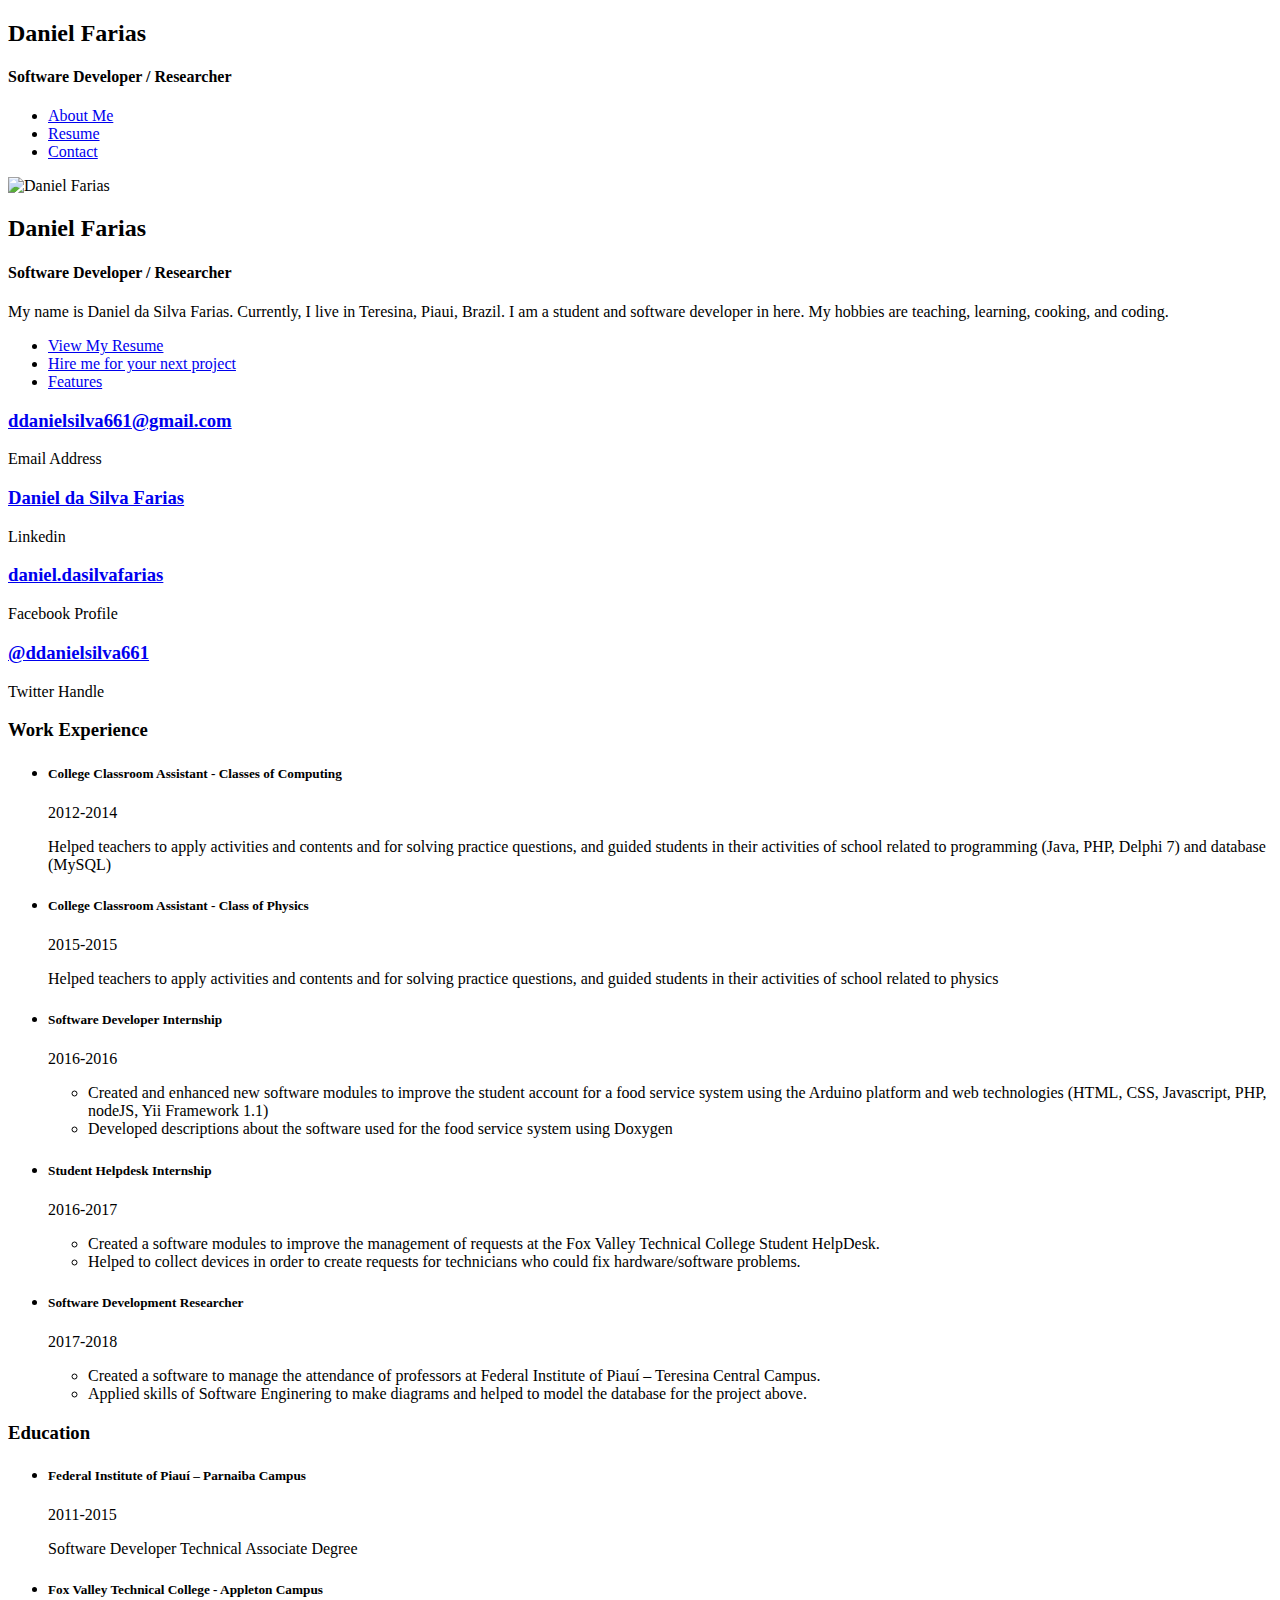
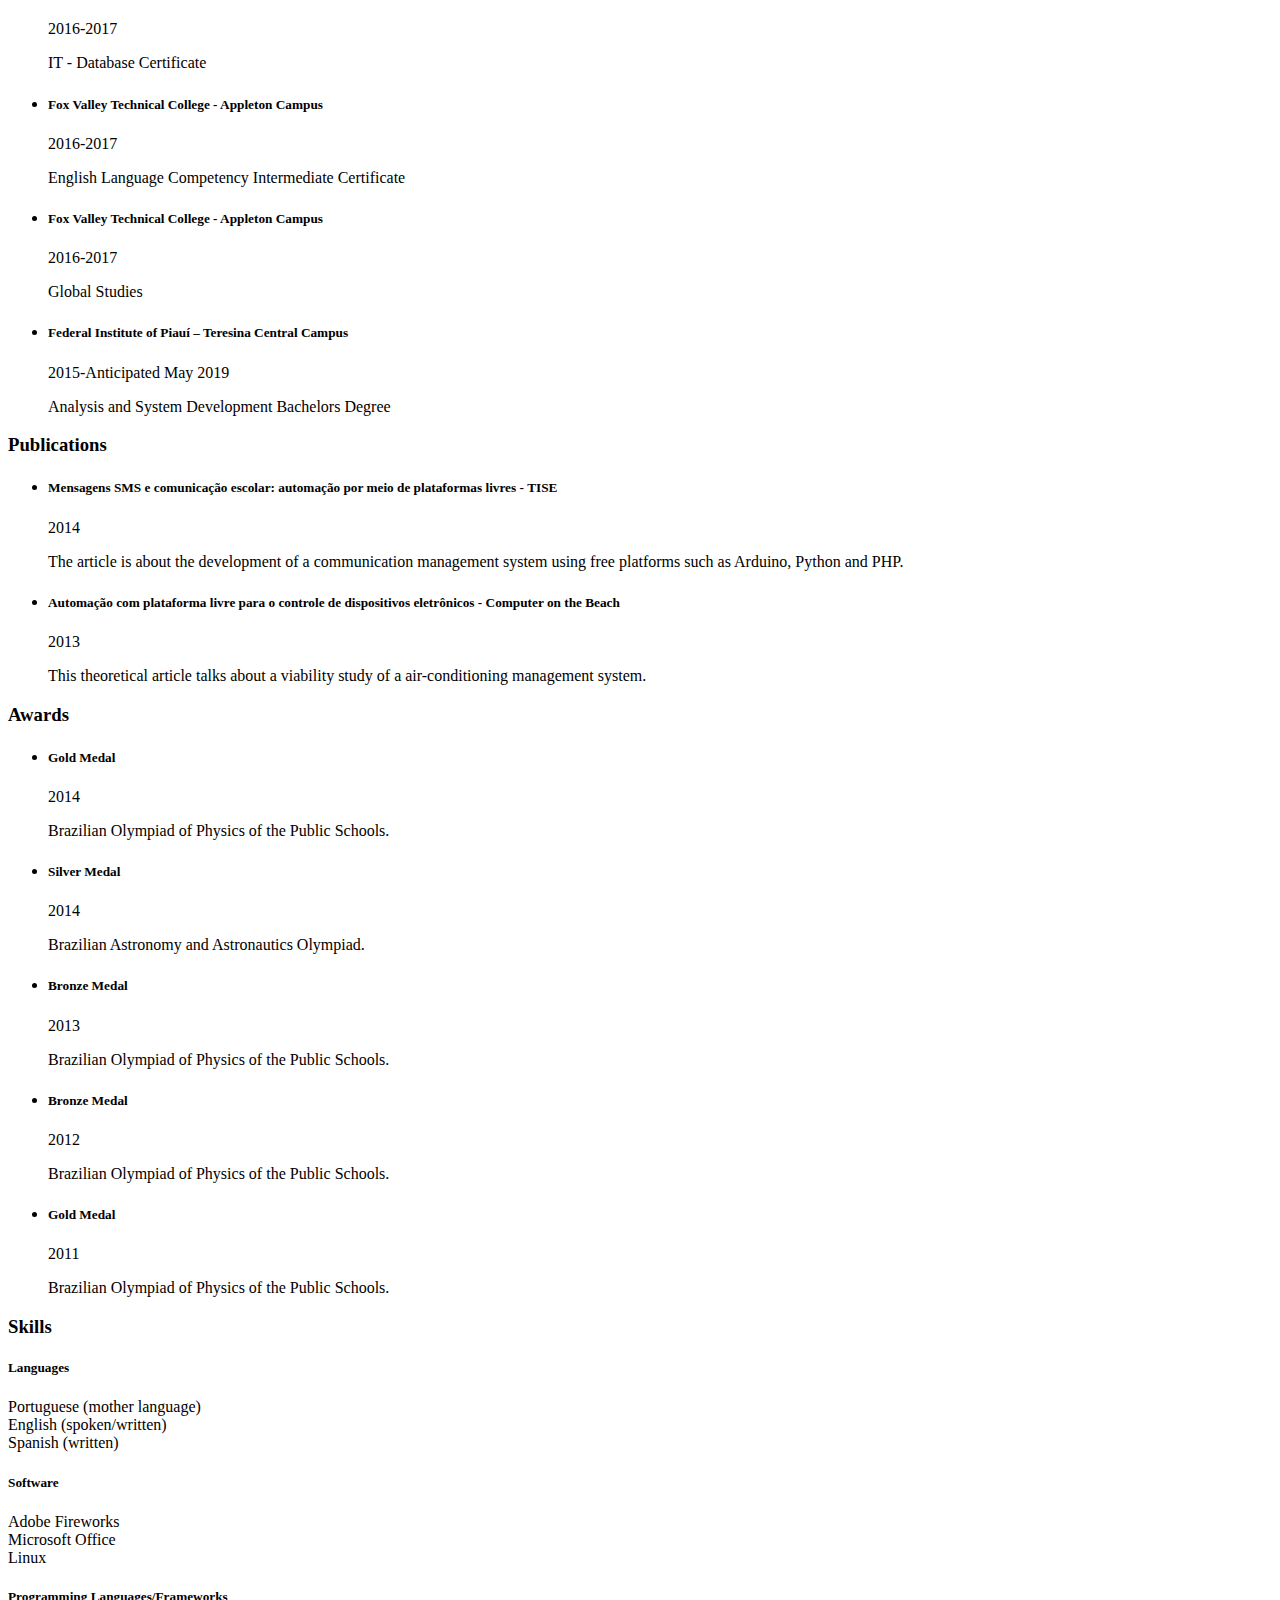
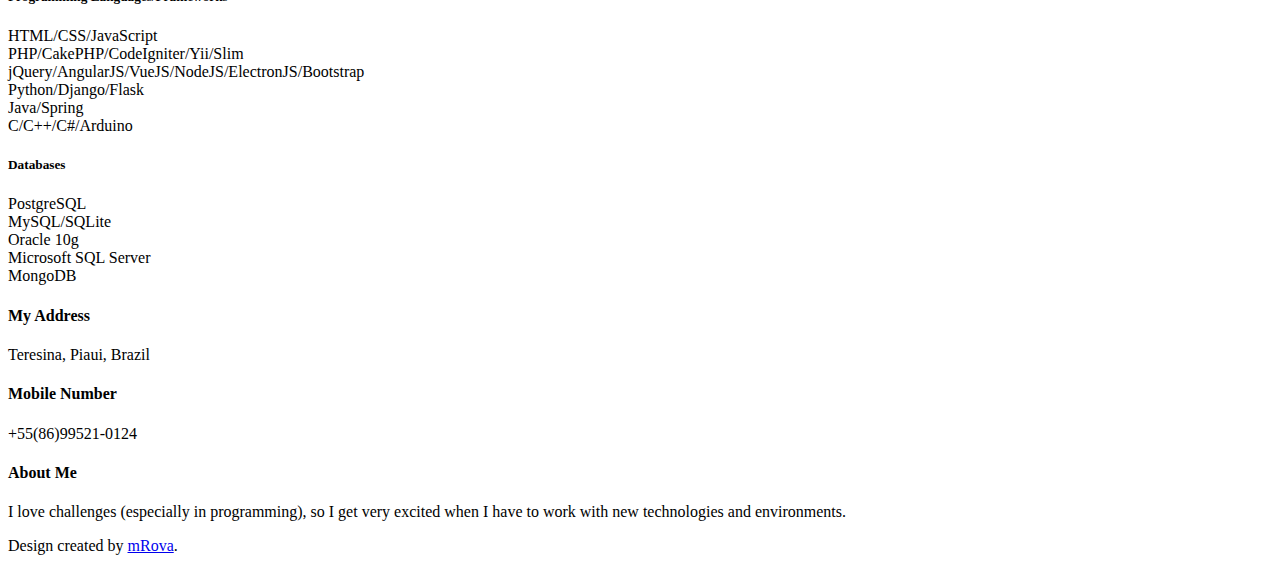
==== index.html @ 24d9470c "Portifolio Deleted" ====
<!DOCTYPE html>
<!--[if lt IE 7]>      <html class="no-js lt-ie9 lt-ie8 lt-ie7"> <![endif]-->
<!--[if IE 7]>         <html class="no-js lt-ie9 lt-ie8"> <![endif]-->
<!--[if IE 8]>         <html class="no-js lt-ie9"> <![endif]-->
<!--[if gt IE 8]><!--> <html class="no-js"> <!--<![endif]-->
<head>
    <meta charset="utf-8">
    <meta http-equiv="X-UA-Compatible" content="IE=edge,chrome=1">
    <title>Daniel Farias - Software Developer - Researcher</title>
    <meta name="description" content="">
    <meta name="viewport" content="width=device-width">
    <link rel='shortcut icon' type='image/x-icon' href='favicon.ico' />
    <link rel="apple-touch-icon-precomposed" href="apple-touch-icon-precomposed.png">
    <link rel="apple-touch-icon-precomposed" href="apple-touch-icon-72x72-precomposed.png">
    <link rel="apple-touch-icon-precomposed" href="apple-touch-icon-114x114-precomposed.png">
    <link rel="apple-touch-icon-precomposed" href="apple-touch-icon-144x144-precomposed.png">
    <link href="//netdna.bootstrapcdn.com/font-awesome/3.2.1/css/font-awesome.css" rel="stylesheet">

    <link rel="stylesheet" href="css/normalize.min.css">
    <link rel="stylesheet" href="css/main.css">
    <script src="//ajax.googleapis.com/ajax/libs/jquery/1.10.1/jquery.min.js"></script>
    <script>window.jQuery || document.write('<script src="js/vendor/jquery-1.10.1.min.js"><\/script>')</script>
    <script src="js/vendor/jquery.hashchange.min.js"></script>
    <script src="js/vendor/jquery.easytabs.min.js"></script>

    <script src="js/main.js"></script>
    <!--[if lt IE 9]>
    <script src="//html5shiv.googlecode.com/svn/trunk/html5.js"></script>
    <script>window.html5 || document.write('<script src="js/vendor/html5shiv.js"><\/script>')</script>
    <![endif]-->
</head>
<body class="bg-fixed bg-1">
<!--[if lt IE 7]>
<p class="chromeframe">You are using an <strong>outdated</strong> browser. Please <a href="http://browsehappy.com/">upgrade your browser</a> or <a href="http://www.google.com/chromeframe/?redirect=true">activate Google Chrome Frame</a> to improve your experience.</p>
<![endif]-->
<div class="main-container">
    <div class="main wrapper clearfix">
      <!-- Header Start -->
        <header id="header">
            <div id="logo">
                <h2>
                    Daniel Farias
                </h2>
                <h4>
                    Software Developer / Researcher
                </h4>
            </div>
        </header>
        <!-- Header End -->
        <!-- Main Tab Container -->
        <div id="tab-container" class="tab-container">
          <!-- Tab List -->
            <ul class='etabs'>
                <li class='tab' id="tab-about">
                  <a href="#about"><i class="icon-user"></i><span> About Me</span></a>
                </li>
                <li class='tab'>
                  <a href="#resume"><i class="icon-file-text"></i><span> Resume</span></a>
                </li>
                <!--<li class='tab'>
                  <a href="#portfolio"><i class="icon-heart"></i><span> Portfolio</span></a>
                </li>-->
                <li class='tab'>
                  <a href="#contact"><i class="icon-envelope"></i><span> Contact</span></a>
                </li>
            </ul>
          <!-- End Tab List -->
            <div id="tab-data-wrap">
              <!-- About Tab Data -->
                <div id="about">
                    <section class="clearfix">
                        <div class="g2">
                            <div class="photo">
                                <img src="https://www.gravatar.com/avatar/4fb8477869d1f8a0b59678011c13d538?s=250" alt="Daniel Farias">
                            </div>
                            <div class="info">
                                <h2>
                                    Daniel Farias
                                </h2>
                                <h4>
                                    Software Developer / Researcher
                                </h4>
                                <p>
                                    My name is Daniel da Silva Farias. Currently, I live in Teresina, Piaui, Brazil. I am a student and software developer in here. My hobbies are teaching, learning, cooking, and coding. 
                                </p>
                            </div>
                        </div>
                        <div class="g1">
                            <div class="main-links sidebar">
                                <ul>
                                    <li>
                                        <a href="#resume">View My Resume</a>
                                    </li>
                                    <!--<li>
                                        <a href="#portfolio">My Portfolio</a>
                                    </li>-->
                                    <li>
                                        <a href="#contact">Hire me for your next project</a>
                                    </li>
                                    <li>
                                        <a href="#features">Features</a>
                                    </li>
                                </ul>
                            </div>
                        </div>
                        <div class="break"></div>
                        <div class="contact-info">
                          
                          <div class="g1">
                            <div class="item-box clearfix">
                              <i class="icon-envelope"></i>
                              <div class="item-data">
                                <h3><a href="mailto:ddanielsilva661@gmail.com">ddanielsilva661@gmail.com</a></h3>
                                <p>Email Address</p>
                              </div>
                            </div>
                          </div>

                          <div class="g1">
                            <div class="item-box clearfix">
                              <i class="icon-envelope"></i>
                              <div class="item-data">
                                <h3><a href="http://linkedin.com/in/danieldasilvafarias" target="_blank">Daniel da Silva Farias</a></h3>
                                <p>Linkedin</p>
                              </div>
                            </div>
                          </div>

                          <div class="g1">
                            <div class="item-box clearfix">
                              <i class="icon-facebook"></i>
                              <div class="item-data">
                                <h3><a href="http://fb.me/daniel.dasilvafarias" target="_blank">daniel.dasilvafarias</a></h3>
                                <p>Facebook Profile</p>
                              </div>
                            </div>
                          </div>
                          <div class="g1">
                            <div class="item-box clearfix">
                              <i class="icon-twitter"></i>
                              <div class="item-data">
                                <h3><a href="https://twitter.com/ddanielsilva661" target="_blank">@ddanielsilva661</a></h3>
                                <p>Twitter Handle</p>
                              </div>
                            </div>
                          </div>
                        </div>
                    </section><!-- content -->
                </div>
              <!-- End About Tab Data -->
              <!-- Resume Tab Data -->
                <div id="resume">
                    <section class="clearfix">
                        <div class="g2">
                            <h3>
                                Work Experience
                            </h3>
                            <ul class="no-list work">
                                <li>
                                    <h5>
                                        College Classroom Assistant - Classes of Computing
                                    </h5><span class="label label-success">2012-2014</span>
                                    <p>
                                        Helped teachers to apply activities and contents and for solving practice questions, and guided students in their activities of school related to programming (Java, PHP, Delphi 7) and database (MySQL)
                                    </p>
                                </li>
                                <li>
                                    <h5>
                                        College Classroom Assistant - Class of Physics
                                    </h5><span class="label label-success">2015-2015</span>
                                    <p>
                                        Helped teachers to apply activities and contents and for solving practice questions, and guided students in their activities of school related to physics
                                    </p>
                                </li>
                                <li>
                                    <h5>
                                        Software Developer Internship
                                    </h5><span class="label label-success">2016-2016</span>
                                    <p>
                                        <ul>
                                            <li>
                                                Created and enhanced new software modules to improve the student account for a food service system using the Arduino platform and web technologies (HTML, CSS, Javascript, PHP, nodeJS, Yii Framework 1.1)
                                                
                                            </li>
                                            <li>
                                                Developed descriptions about the software used for the food service system using Doxygen
                                            </li>
                                        </ul>
                                    </p>
                                </li>
                                <li>
                                    <h5>
                                        Student Helpdesk Internship
                                    </h5><span class="label label-success">2016-2017</span>
                                    <p>
                                        <ul>
                                            <li>
                                                Created a software modules to improve the management of requests at the Fox Valley Technical College Student HelpDesk.
                                            </li>
                                            <li>
                                                Helped to collect devices in order to create requests for technicians who could fix hardware/software problems.
                                            </li>
                                        </ul>
                                    </p>
                                </li>
                                <li>
                                    <h5>
                                        Software Development Researcher
                                    </h5><span class="label label-success">2017-2018</span>
                                    <p>
                                        <ul>
                                            <li>
                                                Created a software to manage the attendance of professors at Federal Institute of Piauí – Teresina Central Campus.
                                            </li>
                                            <li>
                                                Applied skills of Software Enginering to make diagrams and helped to model the database for the project above.
                                            </li>
                                        </ul>
                                    </p>
                                </li>
                            </ul>
                            <h3>
                                Education
                            </h3>
                            <ul class="no-list work">
                                <li>
                                    <h5>
                                        Federal Institute of Piauí – Parnaiba Campus
                                    </h5><span class="label label-success">2011-2015</span>
                                    <p>
                                        Software Developer Technical Associate Degree
                                    </p>
                                </li>
                                <li>
                                    <h5>
                                        Fox Valley Technical College - Appleton Campus
                                    </h5><span class="label label-success">2016-2017</span>
                                    <p>
                                        IT - Database Certificate
                                    </p>
                                </li>
                                <li>
                                    <h5>
                                        Fox Valley Technical College - Appleton Campus
                                    </h5><span class="label label-success">2016-2017</span>
                                    <p>
                                        English Language Competency Intermediate Certificate
                                    </p>
                                </li>
                                <li>
                                    <h5>
                                        Fox Valley Technical College - Appleton Campus
                                    </h5><span class="label label-success">2016-2017</span>
                                    <p>
                                        Global Studies
                                    </p>
                                </li>
                                <li>
                                    <h5>
                                        Federal Institute of Piauí – Teresina Central Campus
                                    </h5><span class="label label-warning">2015-Anticipated May 2019</span>
                                    <p>
                                        Analysis and System Development Bachelors Degree
                                    </p>
                                </li>
                            </ul>

                            <h3>
                                Publications
                            </h3>

                            <ul class="no-list work">
                                <li>
                                    <h5>
                                        Mensagens SMS e comunicação escolar: automação por meio de plataformas livres - <strong>TISE</strong>
                                    </h5><span class="label label-success">2014</span>
                                    <p>
                                        The article is about the development of a communication management system using free platforms such as Arduino, Python and PHP.
                                    </p>
                                </li>
                                <li>
                                    <h5>
                                        Automação com plataforma livre para o controle de dispositivos eletrônicos - <strong>Computer on the Beach</strong>
                                    </h5><span class="label label-success">2013</span>
                                    <p>
                                        This theoretical article talks about a viability study of a air-conditioning management system.
                                    </p>
                                </li>
                            </ul>

                            <h3>
                                Awards
                            </h3>
                            
                            <ul class="no-list work">
                                <li>
                                    <h5>
                                        Gold Medal
                                    </h5><span class="label label-success">2014</span>
                                    <p>
                                        Brazilian Olympiad of Physics of the Public Schools.
                                    </p>
                                </li>
                                <li>
                                    <h5>
                                        Silver Medal
                                    </h5><span class="label label-success">2014</span>
                                    <p>
                                        Brazilian Astronomy and Astronautics Olympiad.
                                    </p>
                                </li>
                                <li>
                                    <h5>
                                        Bronze Medal
                                    </h5><span class="label label-success">2013</span>
                                    <p>
                                        Brazilian Olympiad of Physics of the Public Schools.
                                    </p>
                                </li>
                                <li>
                                    <h5>
                                        Bronze Medal
                                    </h5><span class="label label-success">2012</span>
                                    <p>
                                        Brazilian Olympiad of Physics of the Public Schools.
                                    </p>
                                </li>
                                <li>
                                    <h5>
                                        Gold Medal
                                    </h5><span class="label label-success">2011</span>
                                    <p>
                                        Brazilian Olympiad of Physics of the Public Schools.
                                    </p>
                                </li>
                            </ul>
                        </div>
                        <div class="g1">
                            <div class="sidebar">
                                <h3>
                                    Skills
                                </h3>
                                <h5>
                                    Languages
                                </h5>
                                <div class="meter wisteria">
                                    <span style="width: 100%"><span>Portuguese (mother language)</span></span>
                                </div>
                                <div class="meter wisteria">
                                    <span style="width: 80%"><span>English (spoken/written)</span></span>
                                </div>
                                <div class="meter wisteria">
                                    <span style="width: 45%"><span>Spanish (written)</span></span>
                                </div>

                                <div class="break"></div>
                                
                                <h5>
                                    Software
                                </h5>
                                <div class="meter sunflower">
                                    <span style="width: 80%"><span>Adobe Fireworks</span></span>
                                </div>
                                <div class="meter sunflower">
                                    <span style="width: 80%"><span>Microsoft Office</span></span>
                                </div>
                                <div class="meter sunflower">
                                    <span style="width: 80%"><span>Linux</span></span>
                                </div>
                                <div class="break"></div>
                                <h5>
                                    Programming Languages/Frameworks
                                </h5>
                                <div class="meter emerald">
                                    <span style="width: 100%"><span>HTML/CSS/JavaScript</span></span>
                                </div>
                                <div class="meter emerald">
                                    <span style="width: 100%"><span>PHP/CakePHP/CodeIgniter/Yii/Slim</span></span>
                                </div>
                                <div class="meter emerald">
                                    <span style="width: 100%"><span>jQuery/AngularJS/VueJS/NodeJS/ElectronJS/Bootstrap</span></span>
                                </div>
                                <div class="meter emerald">
                                    <span style="width: 90%"><span>Python/Django/Flask</span></span>
                                </div>
                                <div class="meter emerald">
                                    <span style="width: 80%"><span>Java/Spring</span></span>
                                </div>
                                <div class="meter emerald">
                                    <span style="width: 80%"><span>C/C++/C#/Arduino</span></span>
                                </div>
                                <div class="break"></div>
                                <h5>
                                    Databases
                                </h5>
                                <div class="meter carrot">
                                    <span style="width: 80%"><span>PostgreSQL</span></span>
                                </div>
                                <div class="meter carrot">
                                    <span style="width: 100%"><span>MySQL/SQLite</span></span>
                                </div>
                                <div class="meter carrot">
                                    <span style="width: 80%"><span>Oracle 10g</span></span>
                                </div>
                                <div class="meter carrot">
                                    <span style="width: 80%"><span>Microsoft SQL Server</span></span>
                                </div>
                                <div class="meter carrot">
                                    <span style="width: 80%"><span>MongoDB</span></span>
                                </div>
                            </div>
                        </div>
                    </section>
                </div>
              <!-- End Resume Tab Data -->
              <!-- Portfolio Tab Data -->
                <!--<div id="portfolio">
                    <section class="clearfix">
                        <div class="g1">
                            <div class="image">
                                <img src="http://lorempixel.com/306/306/sports/1" alt="">
                                <div class="image-overlay">
                                    <div class="image-link">
                                        
                                        <a href="#" class="btn">Full View</a>
                                    </div>
                                </div>
                            </div>
                        </div>
                        <div class="g1">
                            <div class="image">
                                <img src="http://lorempixel.com/306/306/sports/2" alt="">
                                <div class="image-overlay">
                                    <div class="image-link">
                                        
                                        <a href="#" class="btn">Full View</a>
                                    </div>
                                </div>
                            </div>
                        </div>
                        <div class="g1">
                            <div class="image">
                                <img src="http://lorempixel.com/306/306/sports/3" alt="">
                                <div class="image-overlay">
                                    <div class="image-link">
                                        
                                        <a href="#" class="btn">Full View</a>
                                    </div>
                                </div>
                            </div>
                        </div>
                        <div class="break"></div>
                        <div class="g1">
                            <div class="image">
                                <img src="http://lorempixel.com/306/306/sports/4" alt="">
                                <div class="image-overlay">
                                    <div class="image-link">
                                        
                                        <a href="#" class="btn">Full View</a>
                                    </div>
                                </div>
                            </div>
                        </div>
                        <div class="g1">
                            <div class="image">
                                <img src="http://lorempixel.com/306/306/sports/5" alt="">
                                <div class="image-overlay">
                                    <div class="image-link">
                                       
                                        <a href="#" class="btn">Full View</a>
                                    </div>
                                </div>
                            </div>
                        </div>
                        <div class="g1">
                            <div class="image">
                                <img src="http://lorempixel.com/306/306/business/2" alt="">
                                <div class="image-overlay">
                                    <div class="image-link">
                                        
                                        <a href="#" class="btn">Full View</a>
                                    </div>
                                </div>
                            </div>
                        </div>
                        
                    </section>
                </div>-->
              <!-- End Portfolio Data -->
              <!-- Contact Tab Data -->
                <div id="contact">
                    <section class="clearfix">
                       <div class="g1">
                         <div class="sny-icon-box">
                           <div class="sny-icon">
                              <i class="icon-globe"></i>
                            </div>
                            <div class="sny-icon-content">
                              <h4>My Address</h4>
                              <p>Teresina, Piaui, Brazil</p>
                            </div>
                         </div>
                       </div>

                       <div class="g1">
                         <div class="sny-icon-box">
                           <div class="sny-icon">
                              <i class="icon-phone"></i>
                            </div>
                            <div class="sny-icon-content">
                              <h4>Mobile Number</h4>
                              <!--<p>+55(86)99521-0124<br/>999-1112-999</p>-->
                              <p>+55(86)99521-0124</p>
                            </div>
                         </div>
                       </div>

                       <div class="g1">
                         <div class="sny-icon-box">
                           <div class="sny-icon">
                              <i class="icon-user"></i>
                            </div>
                            <div class="sny-icon-content">
                              <h4>About Me</h4>
                              <p>I love challenges (especially in programming), so I get very excited when I have to work with new technologies and environments.</p>
                            </div>
                         </div>
                       </div>

                       <div class="break"></div>
                       
                    </section>
                </div>
              <!-- End Contact Data -->
            </div>
        </div>
        <!-- End Tab Container -->
        <footer>
            <p>
                Design created by <a href="http://www.mrova.com" title="Pune web designing company">mRova</a>.
            </p>
        </footer>
    </div><!-- #main -->
</div><!-- #main-container -->

</body>
</html>
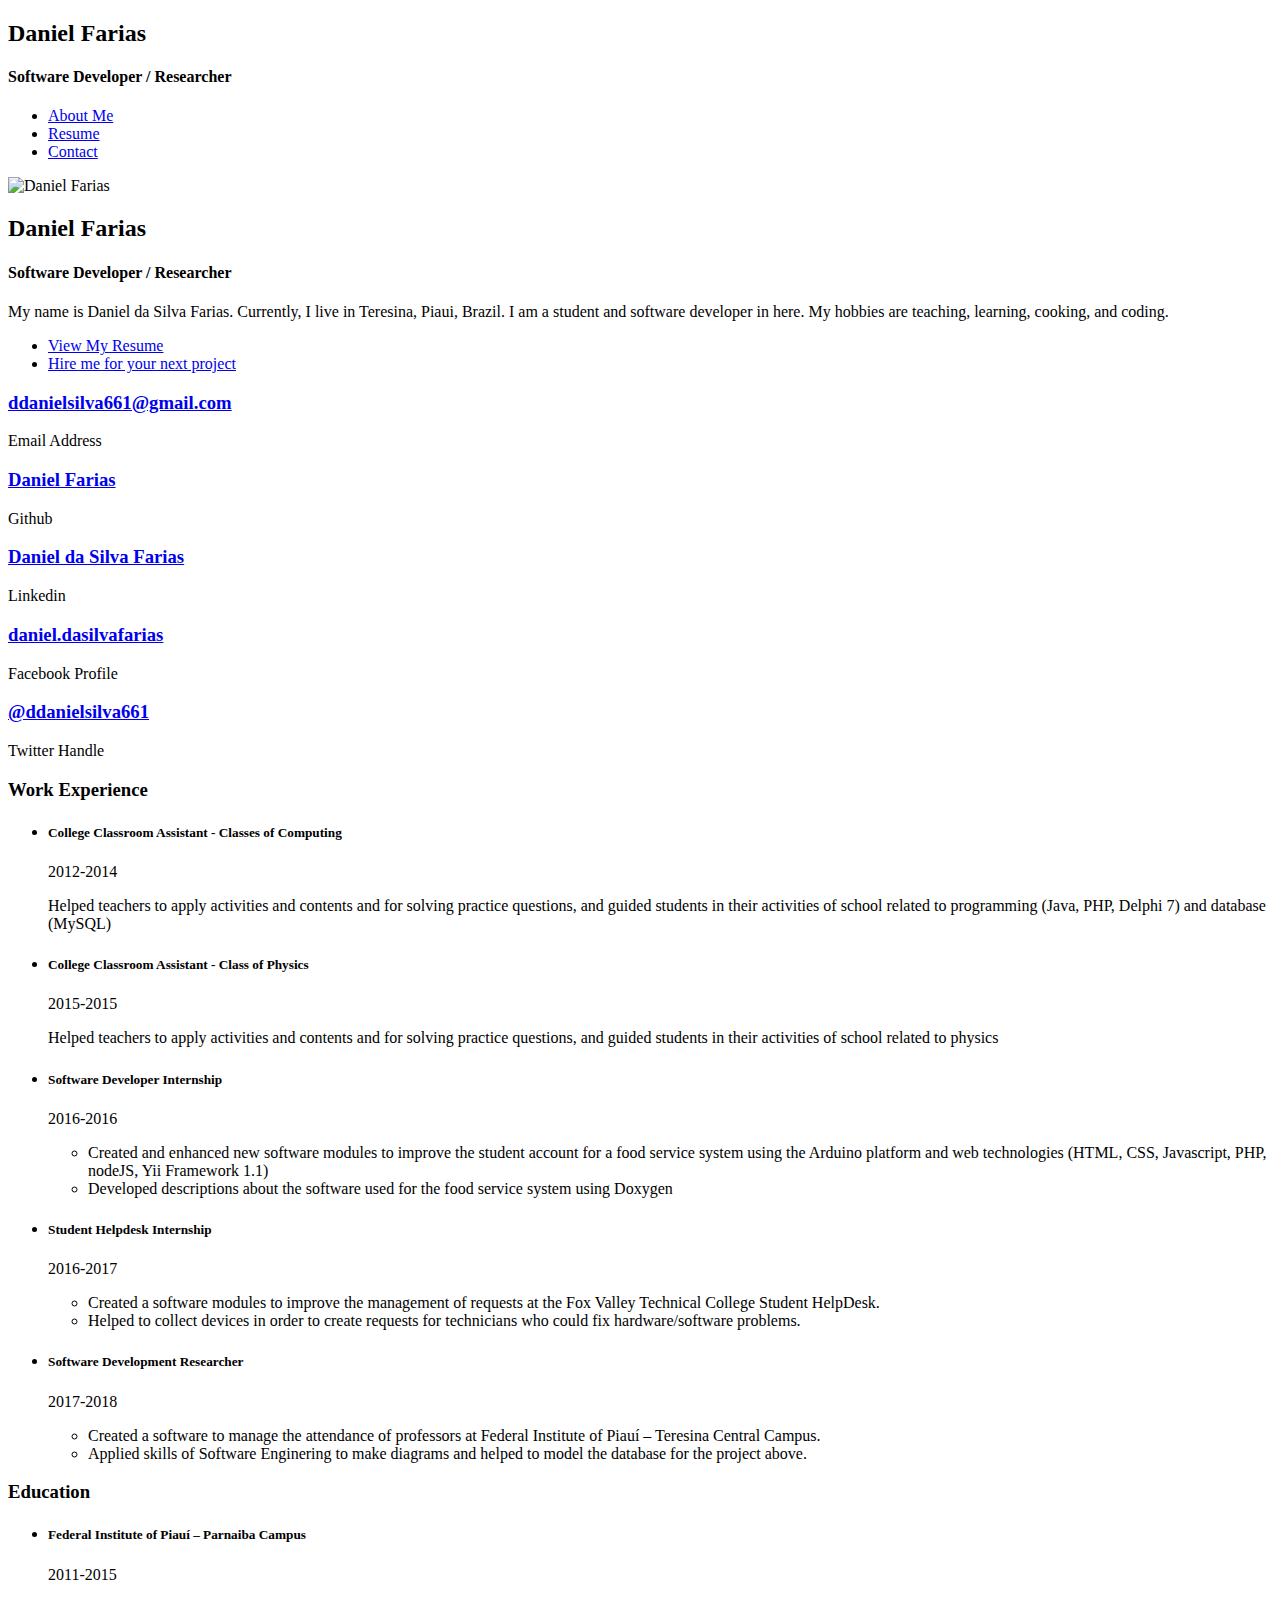
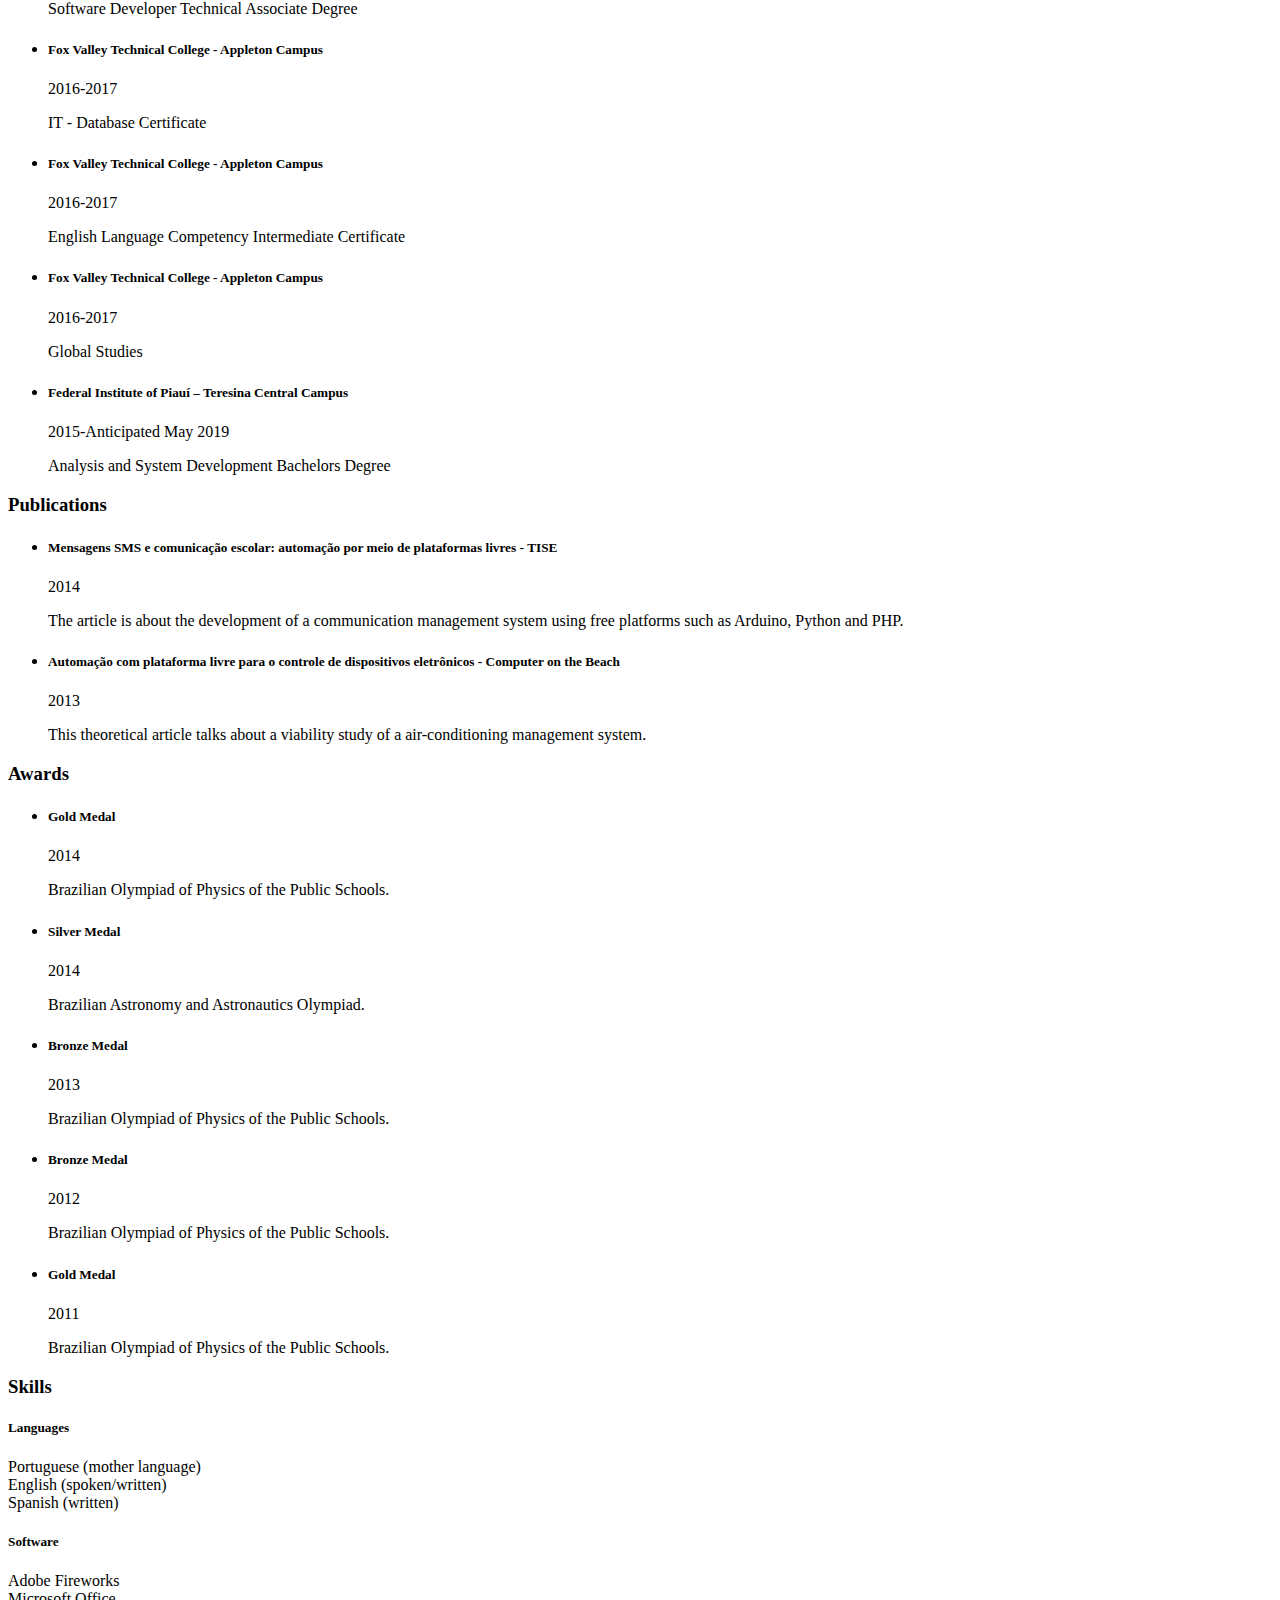
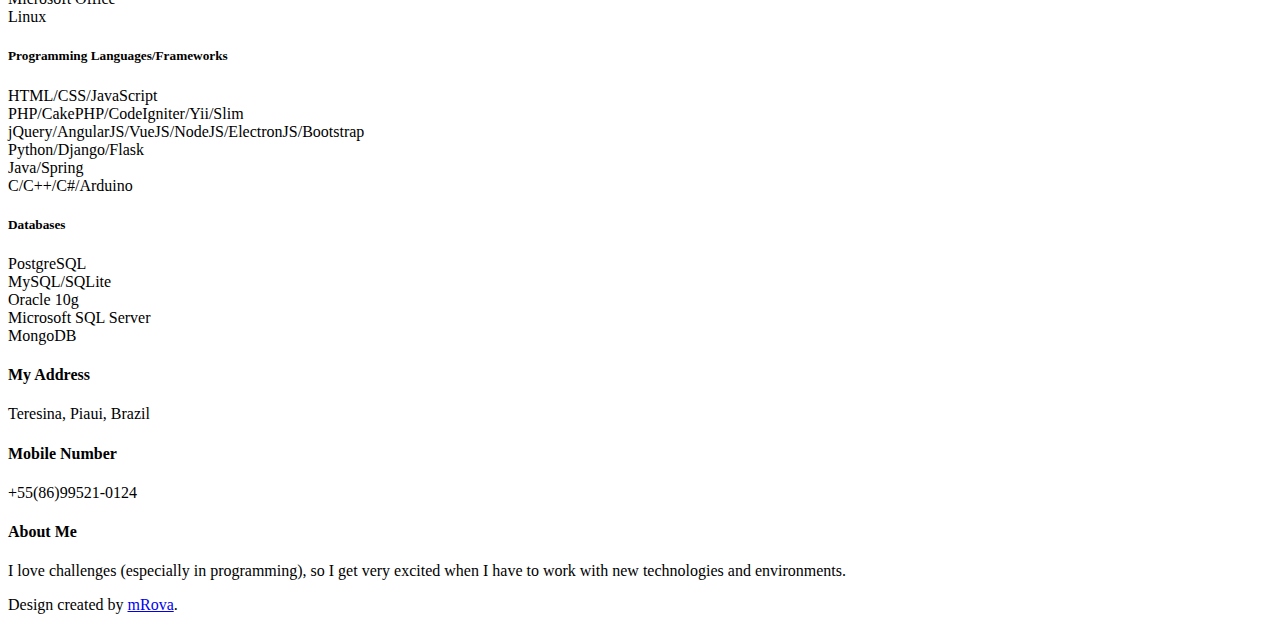
==== commit 99b323d3: "Portifolio Deleted" ====
--- a/index.html
+++ b/index.html
@@ -97,9 +97,9 @@
                                     <li>
                                         <a href="#contact">Hire me for your next project</a>
                                     </li>
-                                    <li>
+                                    <!--<li>
                                         <a href="#features">Features</a>
-                                    </li>
+                                    </li>-->
                                 </ul>
                             </div>
                         </div>
@@ -118,7 +118,17 @@
 
                           <div class="g1">
                             <div class="item-box clearfix">
-                              <i class="icon-envelope"></i>
+                              <i class="icon-github"></i>
+                              <div class="item-data">
+                                <h3><a href="https://github.com/danieldsf" target="_blank">Daniel Farias</a></h3>
+                                <p>Github</p>
+                              </div>
+                            </div>
+                          </div>
+
+                          <div class="g1">
+                            <div class="item-box clearfix">
+                              <i class="icon-linkedin"></i>
                               <div class="item-data">
                                 <h3><a href="http://linkedin.com/in/danieldasilvafarias" target="_blank">Daniel da Silva Farias</a></h3>
                                 <p>Linkedin</p>
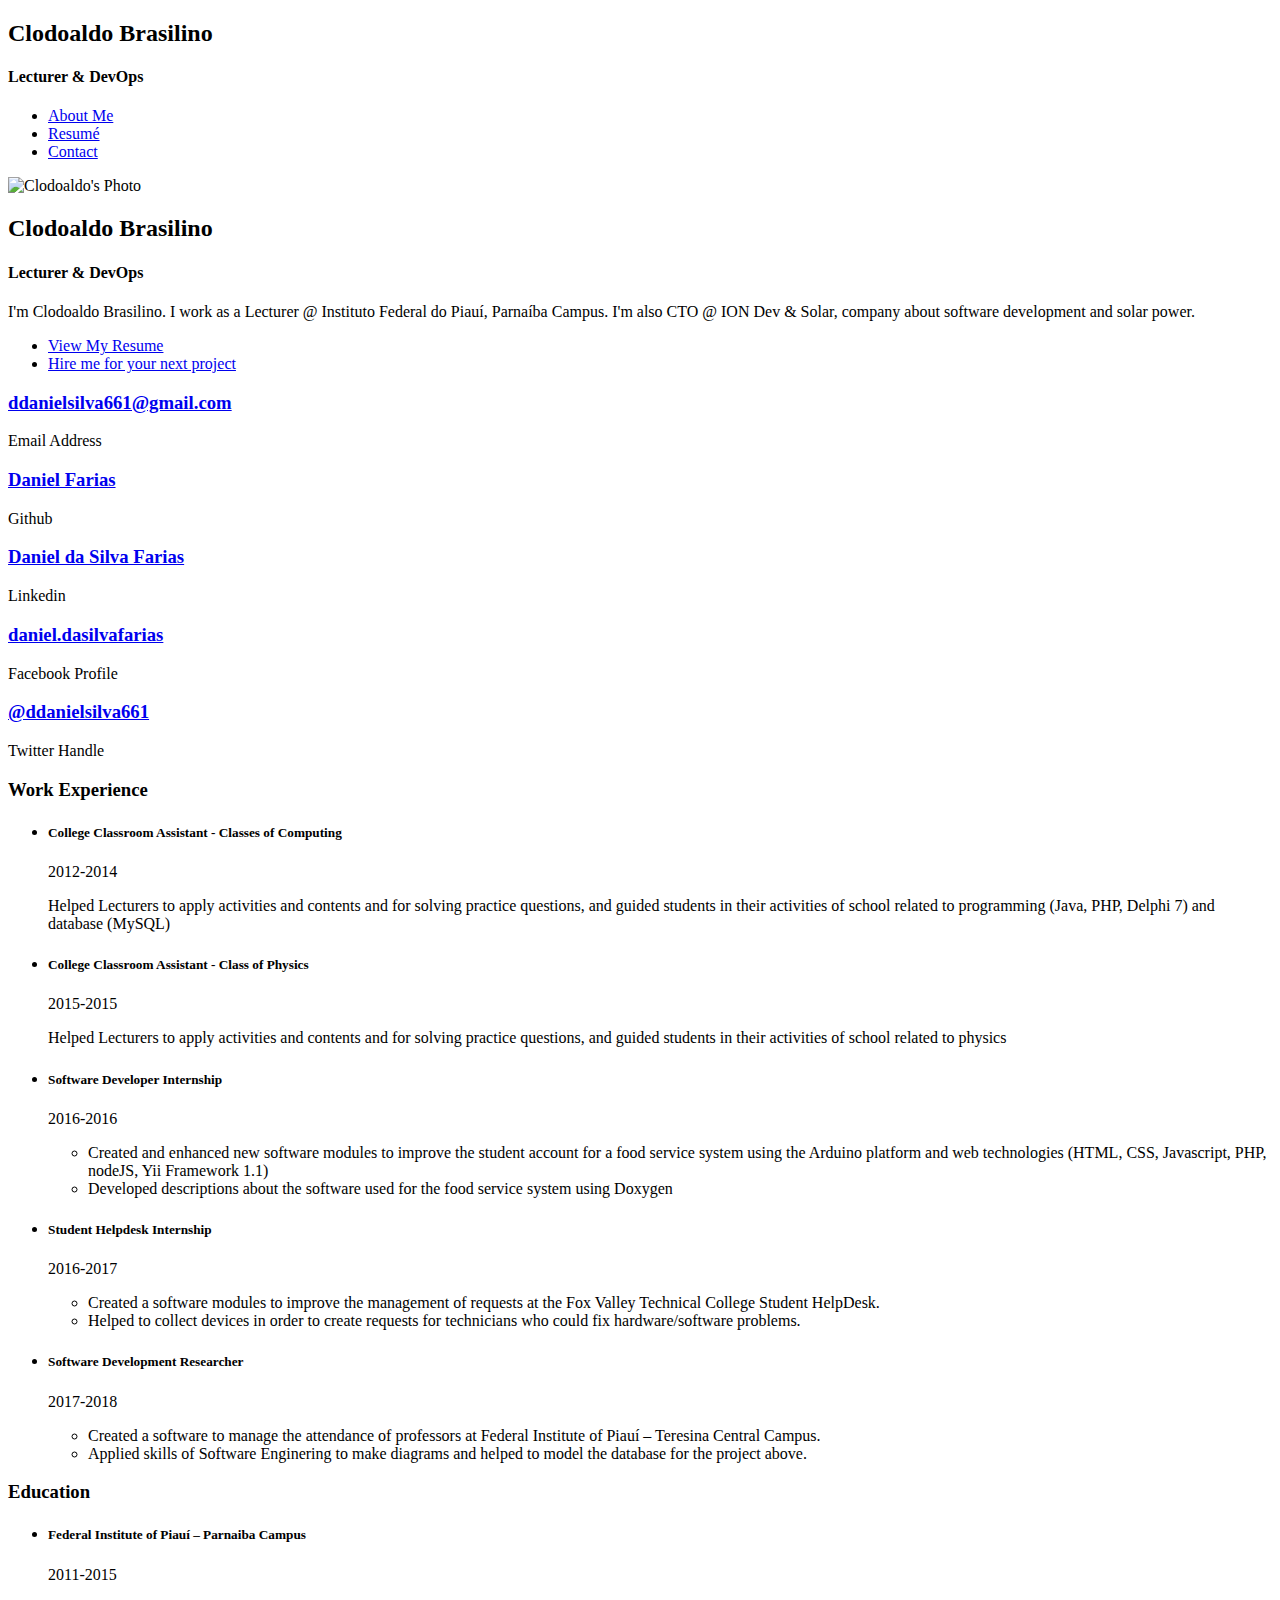
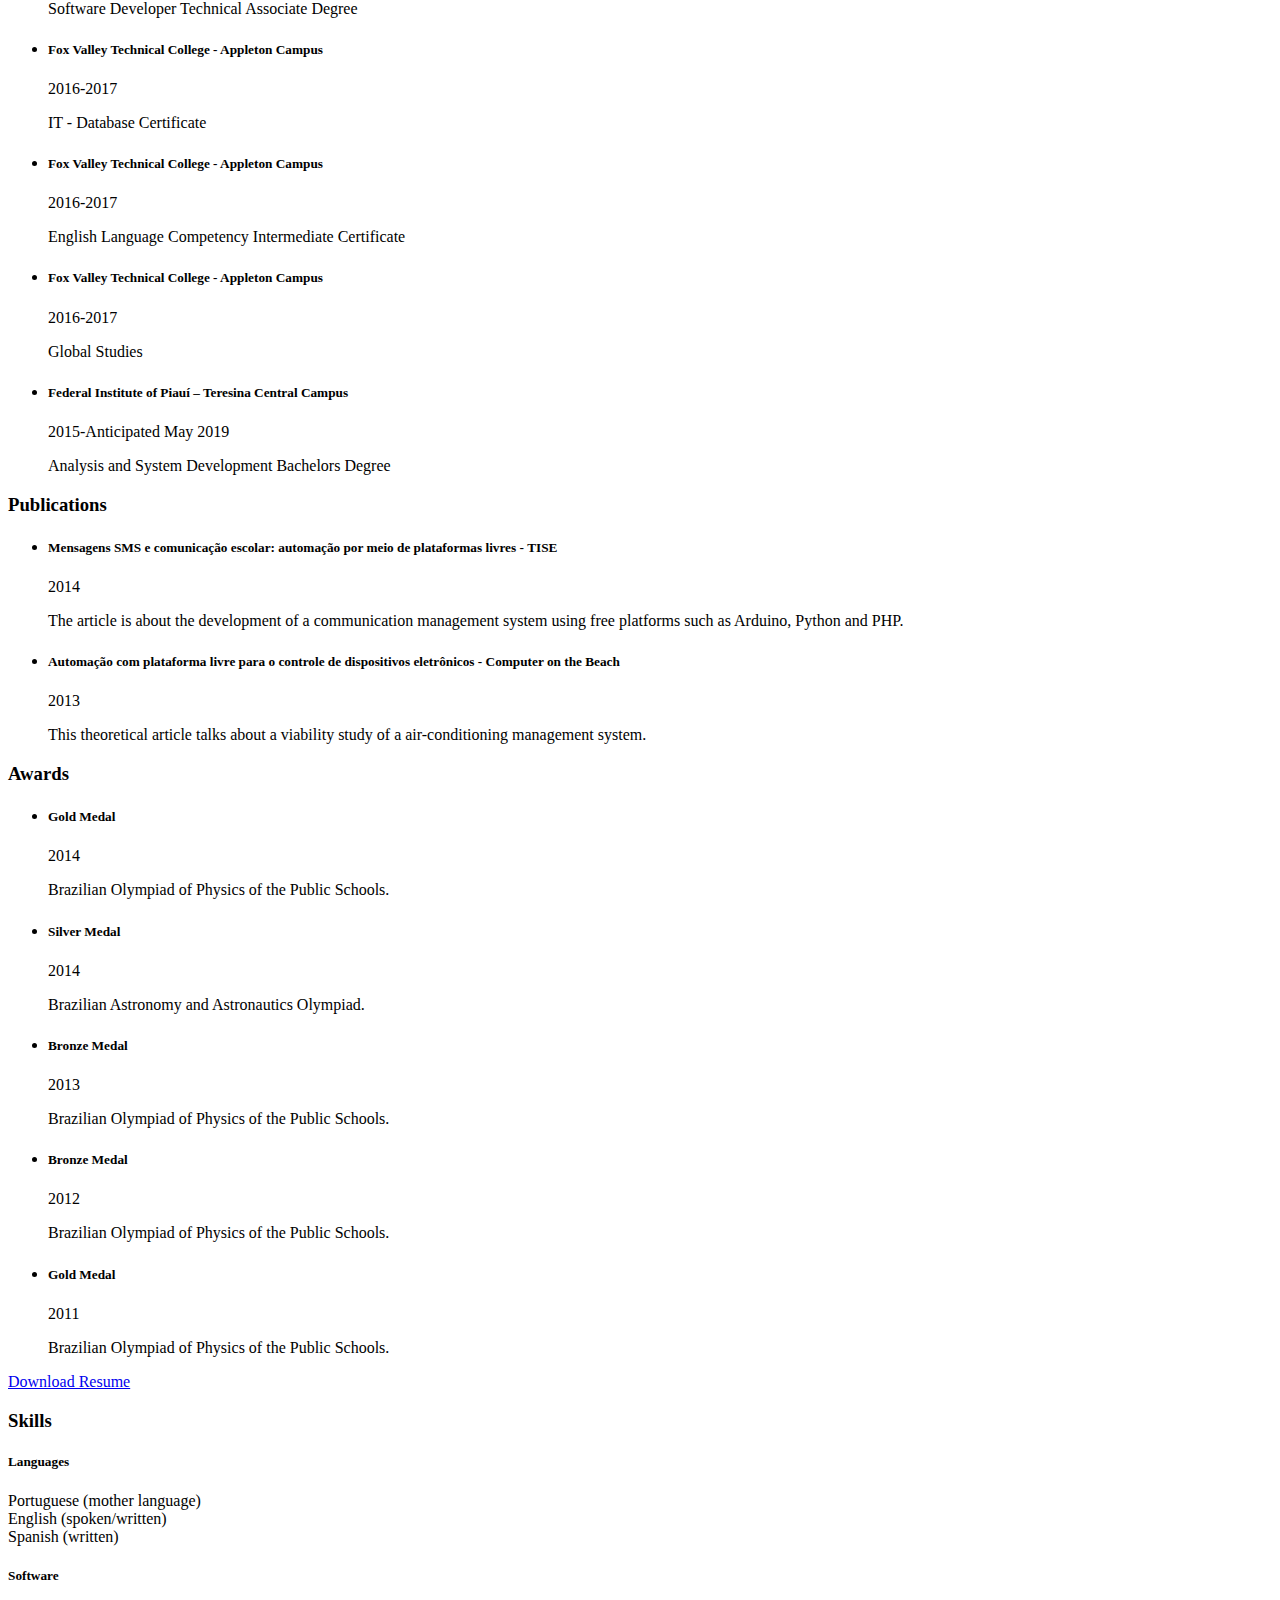
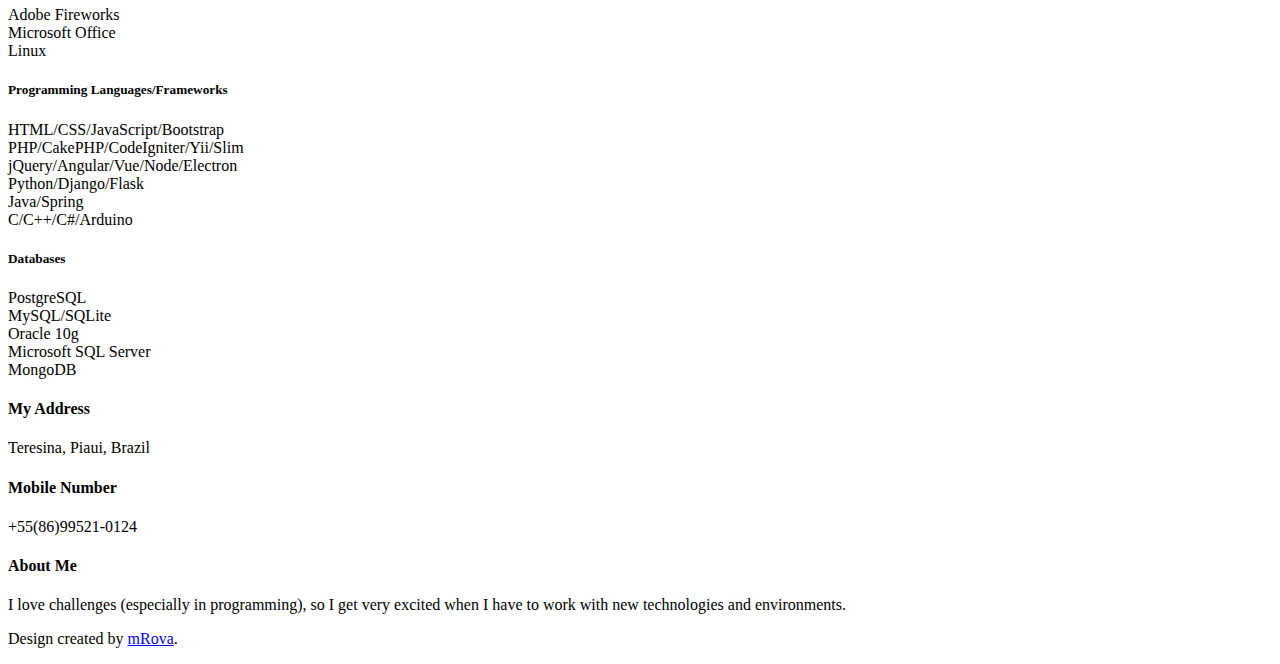
==== commit c3e15a37: "adding bio" ====
--- a/index.html
+++ b/index.html
@@ -6,7 +6,7 @@
 <head>
     <meta charset="utf-8">
     <meta http-equiv="X-UA-Compatible" content="IE=edge,chrome=1">
-    <title>Daniel Farias - Software Developer - Researcher</title>
+    <title>Clodoaldo Brasilino - Lecturer & DevOps</title>
     <meta name="description" content="">
     <meta name="viewport" content="width=device-width">
     <link rel='shortcut icon' type='image/x-icon' href='favicon.ico' />
@@ -39,10 +39,10 @@
         <header id="header">
             <div id="logo">
                 <h2>
-                    Daniel Farias
+                    Clodoaldo Brasilino
                 </h2>
                 <h4>
-                    Software Developer / Researcher
+                    Lecturer & DevOps
                 </h4>
             </div>
         </header>
@@ -55,7 +55,7 @@
                   <a href="#about"><i class="icon-user"></i><span> About Me</span></a>
                 </li>
                 <li class='tab'>
-                  <a href="#resume"><i class="icon-file-text"></i><span> Resume</span></a>
+                  <a href="#resume"><i class="icon-file-text"></i><span> Resumé</span></a>
                 </li>
                 <!--<li class='tab'>
                   <a href="#portfolio"><i class="icon-heart"></i><span> Portfolio</span></a>
@@ -71,17 +71,17 @@
                     <section class="clearfix">
                         <div class="g2">
                             <div class="photo">
-                                <img src="https://www.gravatar.com/avatar/4fb8477869d1f8a0b59678011c13d538?s=250" alt="Daniel Farias">
+                                <img src="https://avatars2.githubusercontent.com/u/886522?s=460&v=4" alt="Clodoaldo's Photo">
                             </div>
                             <div class="info">
                                 <h2>
-                                    Daniel Farias
+                                    Clodoaldo Brasilino
                                 </h2>
                                 <h4>
-                                    Software Developer / Researcher
+                                    Lecturer & DevOps
                                 </h4>
                                 <p>
-                                    My name is Daniel da Silva Farias. Currently, I live in Teresina, Piaui, Brazil. I am a student and software developer in here. My hobbies are teaching, learning, cooking, and coding. 
+                                    I'm Clodoaldo Brasilino. I work as a Lecturer @ Instituto Federal do Piauí, Parnaíba Campus. I'm also CTO @ ION Dev & Solar, company about software development and solar power.
                                 </p>
                             </div>
                         </div>
@@ -91,12 +91,14 @@
                                     <li>
                                         <a href="#resume">View My Resume</a>
                                     </li>
+                                    
+                                    <li>
+                                        <a href="#contact">Hire me for your next project</a>
+                                    </li>
                                     <!--<li>
                                         <a href="#portfolio">My Portfolio</a>
                                     </li>-->
-                                    <li>
-                                        <a href="#contact">Hire me for your next project</a>
-                                    </li>
+
                                     <!--<li>
                                         <a href="#features">Features</a>
                                     </li>-->
@@ -171,7 +173,7 @@
                                         College Classroom Assistant - Classes of Computing
                                     </h5><span class="label label-success">2012-2014</span>
                                     <p>
-                                        Helped teachers to apply activities and contents and for solving practice questions, and guided students in their activities of school related to programming (Java, PHP, Delphi 7) and database (MySQL)
+                                        Helped Lecturers to apply activities and contents and for solving practice questions, and guided students in their activities of school related to programming (Java, PHP, Delphi 7) and database (MySQL)
                                     </p>
                                 </li>
                                 <li>
@@ -179,7 +181,7 @@
                                         College Classroom Assistant - Class of Physics
                                     </h5><span class="label label-success">2015-2015</span>
                                     <p>
-                                        Helped teachers to apply activities and contents and for solving practice questions, and guided students in their activities of school related to physics
+                                        Helped Lecturers to apply activities and contents and for solving practice questions, and guided students in their activities of school related to physics
                                     </p>
                                 </li>
                                 <li>
@@ -344,6 +346,8 @@
                                     </p>
                                 </li>
                             </ul>
+
+                            <p><a href="RESUME.pdf" target="_blank">Download Resume</a></p>
                         </div>
                         <div class="g1">
                             <div class="sidebar">
@@ -382,13 +386,13 @@
                                     Programming Languages/Frameworks
                                 </h5>
                                 <div class="meter emerald">
-                                    <span style="width: 100%"><span>HTML/CSS/JavaScript</span></span>
+                                    <span style="width: 100%"><span>HTML/CSS/JavaScript/Bootstrap</span></span>
                                 </div>
                                 <div class="meter emerald">
                                     <span style="width: 100%"><span>PHP/CakePHP/CodeIgniter/Yii/Slim</span></span>
                                 </div>
                                 <div class="meter emerald">
-                                    <span style="width: 100%"><span>jQuery/AngularJS/VueJS/NodeJS/ElectronJS/Bootstrap</span></span>
+                                    <span style="width: 100%"><span>jQuery/Angular/Vue/Node/Electron</span></span>
                                 </div>
                                 <div class="meter emerald">
                                     <span style="width: 90%"><span>Python/Django/Flask</span></span>
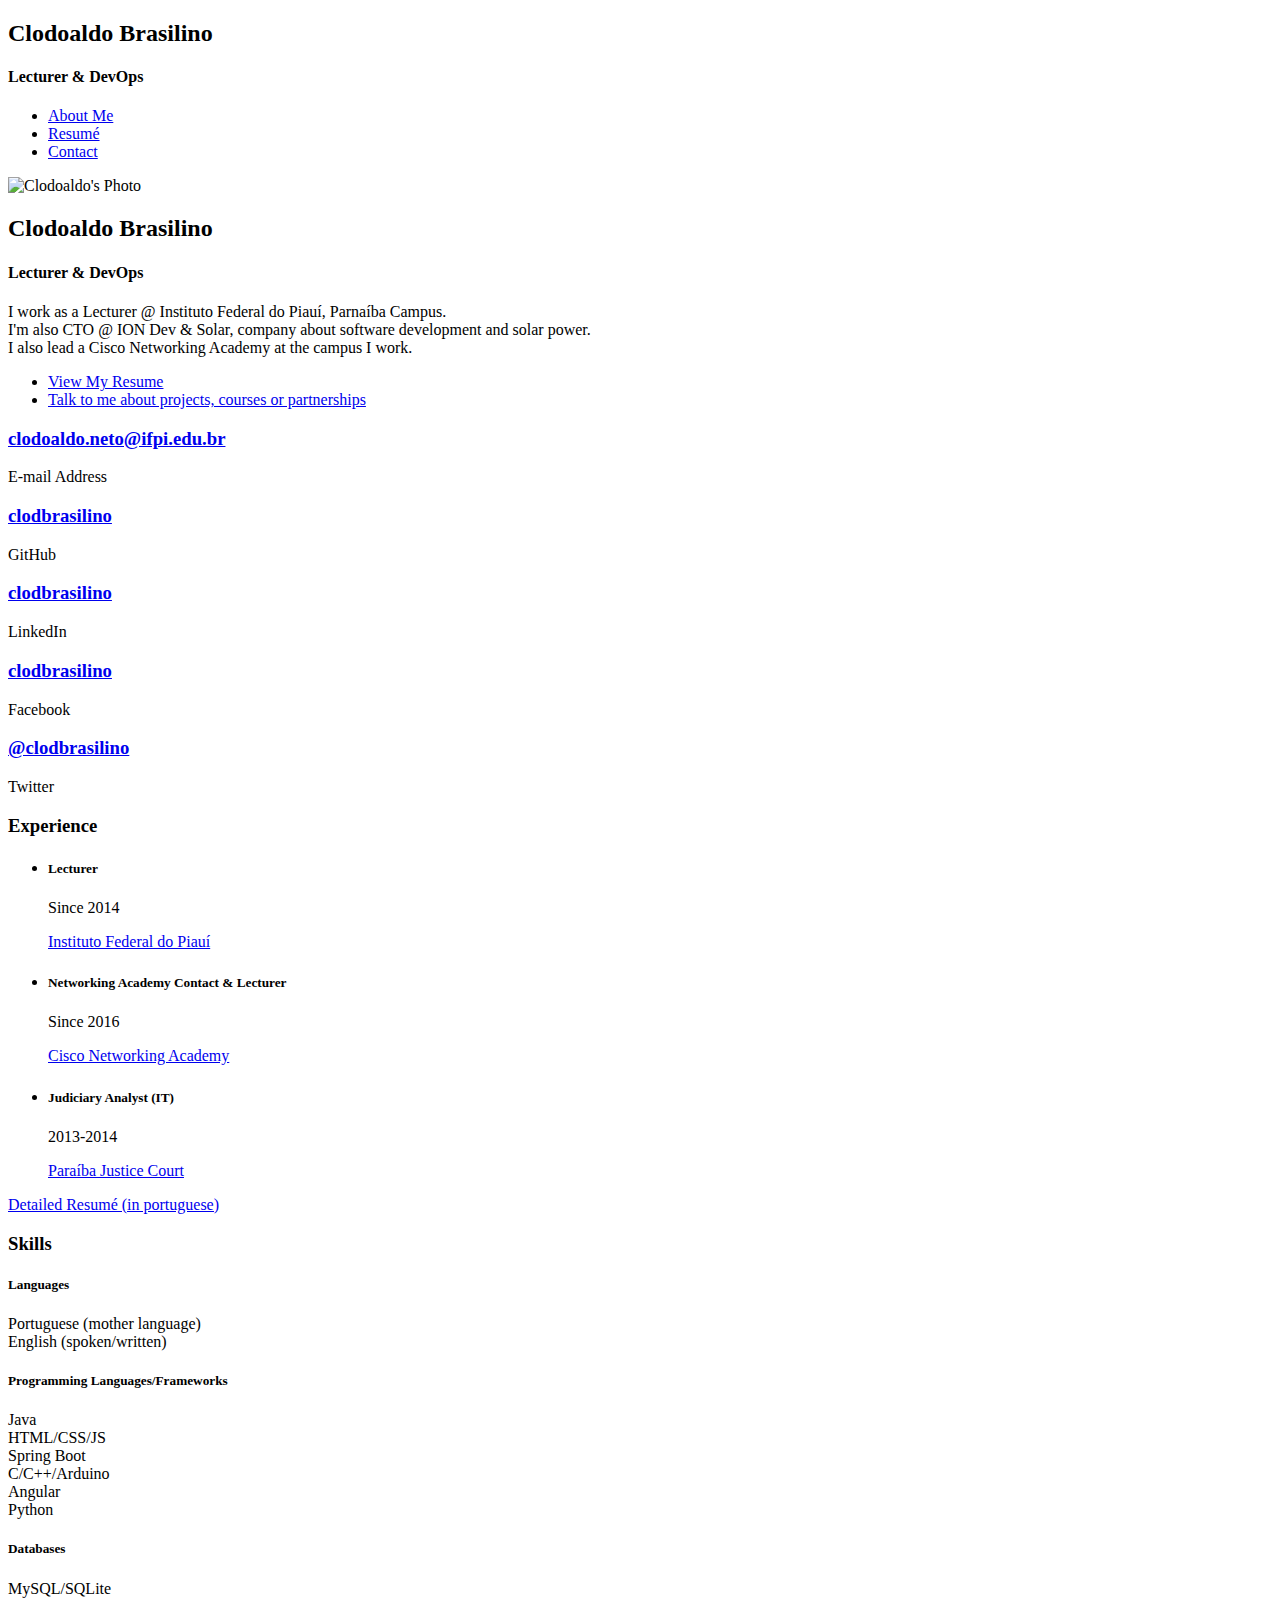
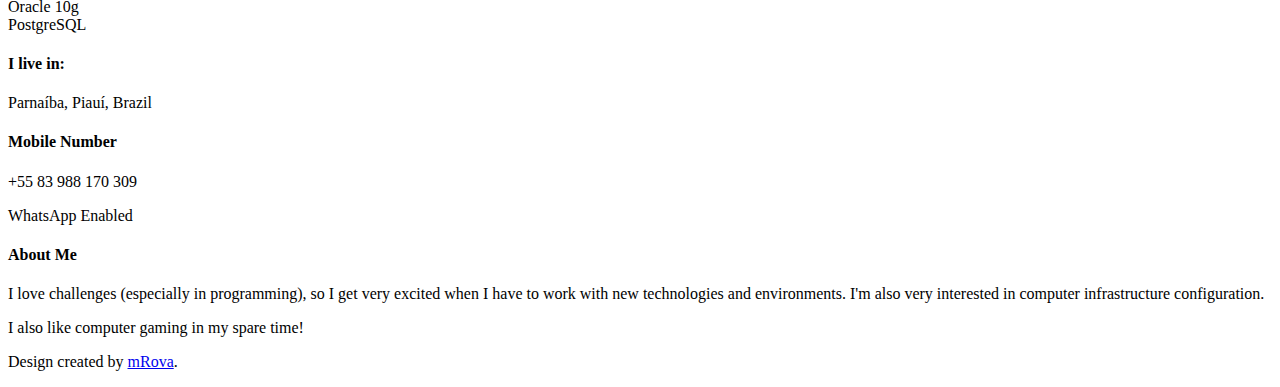
==== commit 40409f04: "contact updated" ====
--- a/index.html
+++ b/index.html
@@ -81,7 +81,9 @@
                                     Lecturer & DevOps
                                 </h4>
                                 <p>
-                                    I'm Clodoaldo Brasilino. I work as a Lecturer @ Instituto Federal do Piauí, Parnaíba Campus. I'm also CTO @ ION Dev & Solar, company about software development and solar power.
+                                    I work as a Lecturer @ Instituto Federal do Piauí, Parnaíba Campus.<br>
+                                    I'm also CTO @ ION Dev & Solar, company about software development and solar power.<br>
+                                    I also lead a Cisco Networking Academy at the campus I work.
                                 </p>
                             </div>
                         </div>
@@ -93,7 +95,7 @@
                                     </li>
                                     
                                     <li>
-                                        <a href="#contact">Hire me for your next project</a>
+                                        <a href="#contact">Talk to me about projects, courses or partnerships</a>
                                     </li>
                                     <!--<li>
                                         <a href="#portfolio">My Portfolio</a>
@@ -112,8 +114,8 @@
                             <div class="item-box clearfix">
                               <i class="icon-envelope"></i>
                               <div class="item-data">
-                                <h3><a href="mailto:ddanielsilva661@gmail.com">ddanielsilva661@gmail.com</a></h3>
-                                <p>Email Address</p>
+                                <h3><a href="mailto:clodoaldo.neto@ifpi.edu.br">clodoaldo.neto@ifpi.edu.br</a></h3>
+                                <p>E-mail Address</p>
                               </div>
                             </div>
                           </div>
@@ -122,8 +124,8 @@
                             <div class="item-box clearfix">
                               <i class="icon-github"></i>
                               <div class="item-data">
-                                <h3><a href="https://github.com/danieldsf" target="_blank">Daniel Farias</a></h3>
-                                <p>Github</p>
+                                <h3><a href="https://github.com/clodbrasilino" target="_blank">clodbrasilino</a></h3>
+                                <p>GitHub</p>
                               </div>
                             </div>
                           </div>
@@ -132,8 +134,8 @@
                             <div class="item-box clearfix">
                               <i class="icon-linkedin"></i>
                               <div class="item-data">
-                                <h3><a href="http://linkedin.com/in/danieldasilvafarias" target="_blank">Daniel da Silva Farias</a></h3>
-                                <p>Linkedin</p>
+                                <h3><a href="https://www.linkedin.com/in/clodbrasilino" target="_blank">clodbrasilino</a></h3>
+                                <p>LinkedIn</p>
                               </div>
                             </div>
                           </div>
@@ -142,8 +144,8 @@
                             <div class="item-box clearfix">
                               <i class="icon-facebook"></i>
                               <div class="item-data">
-                                <h3><a href="http://fb.me/daniel.dasilvafarias" target="_blank">daniel.dasilvafarias</a></h3>
-                                <p>Facebook Profile</p>
+                                <h3><a href="http://fb.me/clodbrasilino" target="_blank">clodbrasilino</a></h3>
+                                <p>Facebook</p>
                               </div>
                             </div>
                           </div>
@@ -151,8 +153,8 @@
                             <div class="item-box clearfix">
                               <i class="icon-twitter"></i>
                               <div class="item-data">
-                                <h3><a href="https://twitter.com/ddanielsilva661" target="_blank">@ddanielsilva661</a></h3>
-                                <p>Twitter Handle</p>
+                                <h3><a href="https://twitter.com/clodbrasilino" target="_blank">@clodbrasilino</a></h3>
+                                <p>Twitter</p>
                               </div>
                             </div>
                           </div>
@@ -165,189 +167,40 @@
                     <section class="clearfix">
                         <div class="g2">
                             <h3>
-                                Work Experience
+                                Experience
                             </h3>
                             <ul class="no-list work">
                                 <li>
                                     <h5>
-                                        College Classroom Assistant - Classes of Computing
-                                    </h5><span class="label label-success">2012-2014</span>
+                                        Lecturer
+                                    </h5><span class="label label-success">Since 2014</span>
                                     <p>
-                                        Helped Lecturers to apply activities and contents and for solving practice questions, and guided students in their activities of school related to programming (Java, PHP, Delphi 7) and database (MySQL)
-                                    </p>
-                                </li>
-                                <li>
-                                    <h5>
-                                        College Classroom Assistant - Class of Physics
-                                    </h5><span class="label label-success">2015-2015</span>
-                                    <p>
-                                        Helped Lecturers to apply activities and contents and for solving practice questions, and guided students in their activities of school related to physics
-                                    </p>
-                                </li>
-                                <li>
-                                    <h5>
-                                        Software Developer Internship
-                                    </h5><span class="label label-success">2016-2016</span>
-                                    <p>
-                                        <ul>
-                                            <li>
-                                                Created and enhanced new software modules to improve the student account for a food service system using the Arduino platform and web technologies (HTML, CSS, Javascript, PHP, nodeJS, Yii Framework 1.1)
-                                                
-                                            </li>
-                                            <li>
-                                                Developed descriptions about the software used for the food service system using Doxygen
-                                            </li>
-                                        </ul>
-                                    </p>
-                                </li>
-                                <li>
-                                    <h5>
-                                        Student Helpdesk Internship
-                                    </h5><span class="label label-success">2016-2017</span>
-                                    <p>
-                                        <ul>
-                                            <li>
-                                                Created a software modules to improve the management of requests at the Fox Valley Technical College Student HelpDesk.
-                                            </li>
-                                            <li>
-                                                Helped to collect devices in order to create requests for technicians who could fix hardware/software problems.
-                                            </li>
-                                        </ul>
-                                    </p>
-                                </li>
-                                <li>
-                                    <h5>
-                                        Software Development Researcher
-                                    </h5><span class="label label-success">2017-2018</span>
-                                    <p>
-                                        <ul>
-                                            <li>
-                                                Created a software to manage the attendance of professors at Federal Institute of Piauí – Teresina Central Campus.
-                                            </li>
-                                            <li>
-                                                Applied skills of Software Enginering to make diagrams and helped to model the database for the project above.
-                                            </li>
-                                        </ul>
+                                        <a href="http://www.ifpi.edu.br/">Instituto Federal do Piauí</a>
                                     </p>
                                 </li>
                             </ul>
-                            <h3>
-                                Education
-                            </h3>
                             <ul class="no-list work">
                                 <li>
                                     <h5>
-                                        Federal Institute of Piauí – Parnaiba Campus
-                                    </h5><span class="label label-success">2011-2015</span>
+                                        Networking Academy Contact & Lecturer
+                                    </h5><span class="label label-success">Since 2016</span>
                                     <p>
-                                        Software Developer Technical Associate Degree
-                                    </p>
-                                </li>
-                                <li>
-                                    <h5>
-                                        Fox Valley Technical College - Appleton Campus
-                                    </h5><span class="label label-success">2016-2017</span>
-                                    <p>
-                                        IT - Database Certificate
-                                    </p>
-                                </li>
-                                <li>
-                                    <h5>
-                                        Fox Valley Technical College - Appleton Campus
-                                    </h5><span class="label label-success">2016-2017</span>
-                                    <p>
-                                        English Language Competency Intermediate Certificate
-                                    </p>
-                                </li>
-                                <li>
-                                    <h5>
-                                        Fox Valley Technical College - Appleton Campus
-                                    </h5><span class="label label-success">2016-2017</span>
-                                    <p>
-                                        Global Studies
-                                    </p>
-                                </li>
-                                <li>
-                                    <h5>
-                                        Federal Institute of Piauí – Teresina Central Campus
-                                    </h5><span class="label label-warning">2015-Anticipated May 2019</span>
-                                    <p>
-                                        Analysis and System Development Bachelors Degree
+                                        <a href="https://www.netacad.com">Cisco Networking Academy</a>
                                     </p>
                                 </li>
                             </ul>
-
-                            <h3>
-                                Publications
-                            </h3>
-
                             <ul class="no-list work">
                                 <li>
                                     <h5>
-                                        Mensagens SMS e comunicação escolar: automação por meio de plataformas livres - <strong>TISE</strong>
-                                    </h5><span class="label label-success">2014</span>
+                                        Judiciary Analyst (IT)
+                                    </h5><span class="label label-success">2013-2014</span>
                                     <p>
-                                        The article is about the development of a communication management system using free platforms such as Arduino, Python and PHP.
-                                    </p>
-                                </li>
-                                <li>
-                                    <h5>
-                                        Automação com plataforma livre para o controle de dispositivos eletrônicos - <strong>Computer on the Beach</strong>
-                                    </h5><span class="label label-success">2013</span>
-                                    <p>
-                                        This theoretical article talks about a viability study of a air-conditioning management system.
+                                        <a href="https://www.tjpb.jus.br/">Paraíba Justice Court</a>
                                     </p>
                                 </li>
                             </ul>
 
-                            <h3>
-                                Awards
-                            </h3>
-                            
-                            <ul class="no-list work">
-                                <li>
-                                    <h5>
-                                        Gold Medal
-                                    </h5><span class="label label-success">2014</span>
-                                    <p>
-                                        Brazilian Olympiad of Physics of the Public Schools.
-                                    </p>
-                                </li>
-                                <li>
-                                    <h5>
-                                        Silver Medal
-                                    </h5><span class="label label-success">2014</span>
-                                    <p>
-                                        Brazilian Astronomy and Astronautics Olympiad.
-                                    </p>
-                                </li>
-                                <li>
-                                    <h5>
-                                        Bronze Medal
-                                    </h5><span class="label label-success">2013</span>
-                                    <p>
-                                        Brazilian Olympiad of Physics of the Public Schools.
-                                    </p>
-                                </li>
-                                <li>
-                                    <h5>
-                                        Bronze Medal
-                                    </h5><span class="label label-success">2012</span>
-                                    <p>
-                                        Brazilian Olympiad of Physics of the Public Schools.
-                                    </p>
-                                </li>
-                                <li>
-                                    <h5>
-                                        Gold Medal
-                                    </h5><span class="label label-success">2011</span>
-                                    <p>
-                                        Brazilian Olympiad of Physics of the Public Schools.
-                                    </p>
-                                </li>
-                            </ul>
-
-                            <p><a href="RESUME.pdf" target="_blank">Download Resume</a></p>
+                            <p><a href="http://lattes.cnpq.br/6844886638833184" target="_blank">Detailed Resumé (in portuguese)</a></p>
                         </div>
                         <div class="g1">
                             <div class="sidebar">
@@ -363,13 +216,10 @@
                                 <div class="meter wisteria">
                                     <span style="width: 80%"><span>English (spoken/written)</span></span>
                                 </div>
-                                <div class="meter wisteria">
-                                    <span style="width: 45%"><span>Spanish (written)</span></span>
-                                </div>
 
                                 <div class="break"></div>
                                 
-                                <h5>
+                                <!--<h5>
                                     Software
                                 </h5>
                                 <div class="meter sunflower">
@@ -381,46 +231,41 @@
                                 <div class="meter sunflower">
                                     <span style="width: 80%"><span>Linux</span></span>
                                 </div>
-                                <div class="break"></div>
+                                <div class="break"></div>-->
                                 <h5>
                                     Programming Languages/Frameworks
                                 </h5>
-                                <div class="meter emerald">
-                                    <span style="width: 100%"><span>HTML/CSS/JavaScript/Bootstrap</span></span>
-                                </div>
-                                <div class="meter emerald">
-                                    <span style="width: 100%"><span>PHP/CakePHP/CodeIgniter/Yii/Slim</span></span>
-                                </div>
-                                <div class="meter emerald">
-                                    <span style="width: 100%"><span>jQuery/Angular/Vue/Node/Electron</span></span>
-                                </div>
-                                <div class="meter emerald">
-                                    <span style="width: 90%"><span>Python/Django/Flask</span></span>
-                                </div>
-                                <div class="meter emerald">
-                                    <span style="width: 80%"><span>Java/Spring</span></span>
-                                </div>
-                                <div class="meter emerald">
-                                    <span style="width: 80%"><span>C/C++/C#/Arduino</span></span>
+                                
+                                <div class="meter emerald">
+                                    <span style="width: 100%"><span>Java</span></span>
+                                </div>
+                                <div class="meter emerald">
+                                    <span style="width: 80%"><span>HTML/CSS/JS</span></span>
+                                </div>
+                                <div class="meter emerald">
+                                    <span style="width: 80%"><span>Spring Boot</span></span>
+                                </div>
+                                <div class="meter emerald">
+                                    <span style="width: 80%"><span>C/C++/Arduino</span></span>
+                                </div>
+                                <div class="meter emerald">
+                                    <span style="width: 60%"><span>Angular</span></span>
+                                </div>
+                                <div class="meter emerald">
+                                    <span style="width: 50%"><span>Python</span></span>
                                 </div>
                                 <div class="break"></div>
                                 <h5>
                                     Databases
                                 </h5>
                                 <div class="meter carrot">
+                                    <span style="width: 100%"><span>MySQL/SQLite</span></span>
+                                </div>
+                                <div class="meter carrot">
+                                    <span style="width: 100%"><span>Oracle 10g</span></span>
+                                </div>
+                                <div class="meter carrot">
                                     <span style="width: 80%"><span>PostgreSQL</span></span>
-                                </div>
-                                <div class="meter carrot">
-                                    <span style="width: 100%"><span>MySQL/SQLite</span></span>
-                                </div>
-                                <div class="meter carrot">
-                                    <span style="width: 80%"><span>Oracle 10g</span></span>
-                                </div>
-                                <div class="meter carrot">
-                                    <span style="width: 80%"><span>Microsoft SQL Server</span></span>
-                                </div>
-                                <div class="meter carrot">
-                                    <span style="width: 80%"><span>MongoDB</span></span>
                                 </div>
                             </div>
                         </div>
@@ -510,8 +355,8 @@
                               <i class="icon-globe"></i>
                             </div>
                             <div class="sny-icon-content">
-                              <h4>My Address</h4>
-                              <p>Teresina, Piaui, Brazil</p>
+                              <h4>I live in:</h4>
+                              <p>Parnaíba, Piauí, Brazil</p>
                             </div>
                          </div>
                        </div>
@@ -523,8 +368,8 @@
                             </div>
                             <div class="sny-icon-content">
                               <h4>Mobile Number</h4>
-                              <!--<p>+55(86)99521-0124<br/>999-1112-999</p>-->
-                              <p>+55(86)99521-0124</p>
+                              <p>+55 83 988 170 309</p>
+                              <p>WhatsApp Enabled</p>
                             </div>
                          </div>
                        </div>
@@ -536,7 +381,12 @@
                             </div>
                             <div class="sny-icon-content">
                               <h4>About Me</h4>
-                              <p>I love challenges (especially in programming), so I get very excited when I have to work with new technologies and environments.</p>
+                              <p>I love challenges (especially in programming),
+                                 so I get very excited when I have to work with 
+                                 new technologies and environments. I'm also 
+                                 very interested in computer infrastructure 
+                                 configuration.</p>
+                              <p>I also like computer gaming in my spare time!</p>
                             </div>
                          </div>
                        </div>
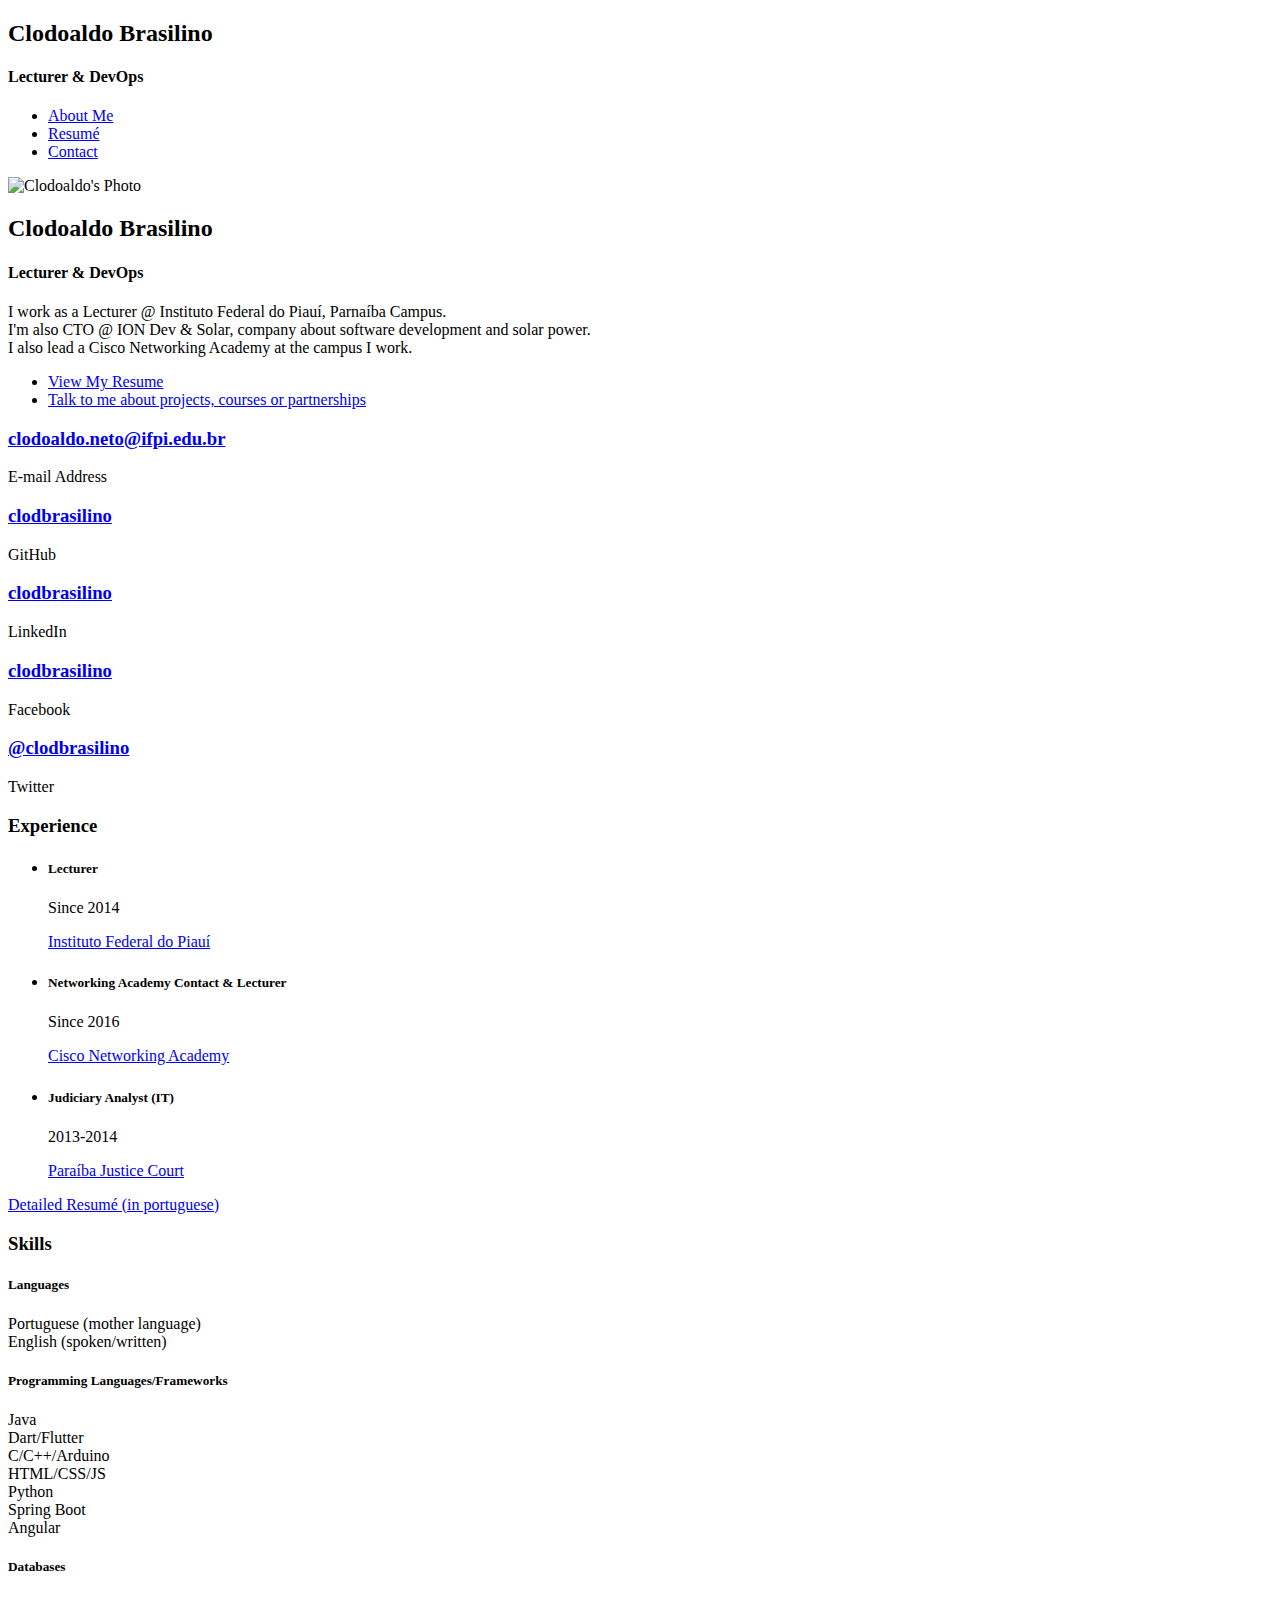
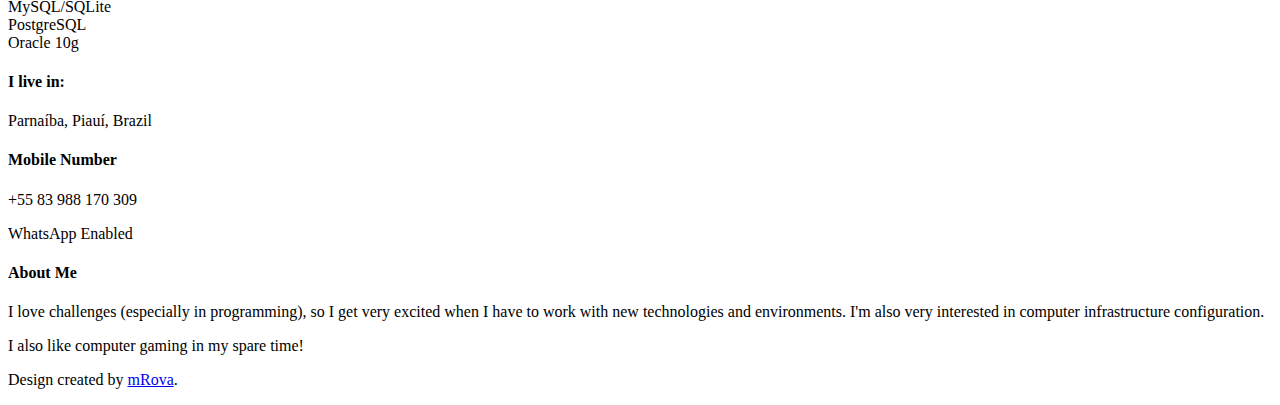
==== commit 8850aa09: "Updating programming skillset" ====
--- a/index.html
+++ b/index.html
@@ -240,19 +240,22 @@
                                     <span style="width: 100%"><span>Java</span></span>
                                 </div>
                                 <div class="meter emerald">
-                                    <span style="width: 80%"><span>HTML/CSS/JS</span></span>
-                                </div>
-                                <div class="meter emerald">
-                                    <span style="width: 80%"><span>Spring Boot</span></span>
-                                </div>
-                                <div class="meter emerald">
-                                    <span style="width: 80%"><span>C/C++/Arduino</span></span>
-                                </div>
-                                <div class="meter emerald">
-                                    <span style="width: 60%"><span>Angular</span></span>
-                                </div>
-                                <div class="meter emerald">
-                                    <span style="width: 50%"><span>Python</span></span>
+                                    <span style="width: 100%"><span>Dart/Flutter</span></span>
+                                </div>
+                                <div class="meter emerald">
+                                    <span style="width: 100%"><span>C/C++/Arduino</span></span>
+                                </div>
+                                <div class="meter emerald">
+                                    <span style="width: 100%"><span>HTML/CSS/JS</span></span>
+                                </div>
+                                <div class="meter emerald">
+                                    <span style="width: 80%"><span>Python</span></span>
+                                </div>
+                                <div class="meter emerald">
+                                    <span style="width: 70%"><span>Spring Boot</span></span>
+                                </div>
+                                <div class="meter emerald">
+                                    <span style="width: 70%"><span>Angular</span></span>
                                 </div>
                                 <div class="break"></div>
                                 <h5>
@@ -262,10 +265,10 @@
                                     <span style="width: 100%"><span>MySQL/SQLite</span></span>
                                 </div>
                                 <div class="meter carrot">
-                                    <span style="width: 100%"><span>Oracle 10g</span></span>
+                                    <span style="width: 90%"><span>PostgreSQL</span></span>
                                 </div>
                                 <div class="meter carrot">
-                                    <span style="width: 80%"><span>PostgreSQL</span></span>
+                                    <span style="width: 80%"><span>Oracle 10g</span></span>
                                 </div>
                             </div>
                         </div>
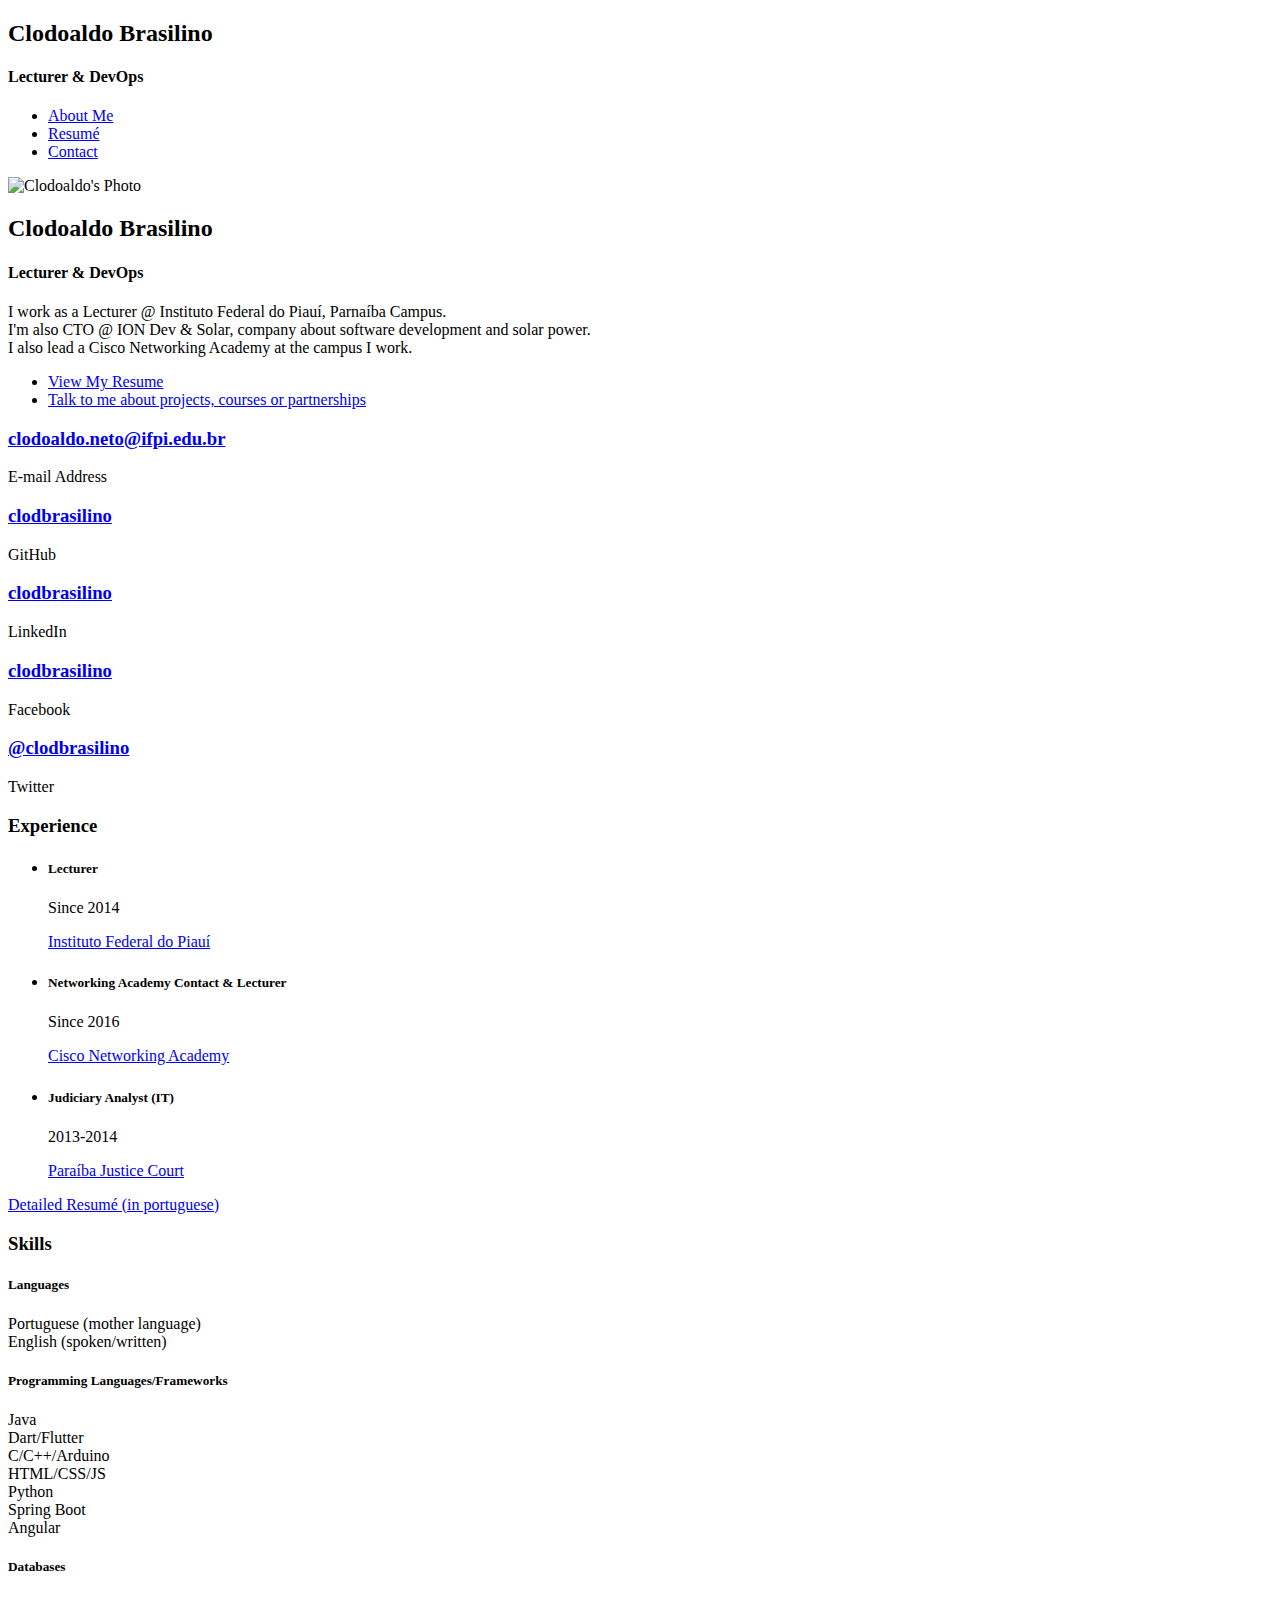
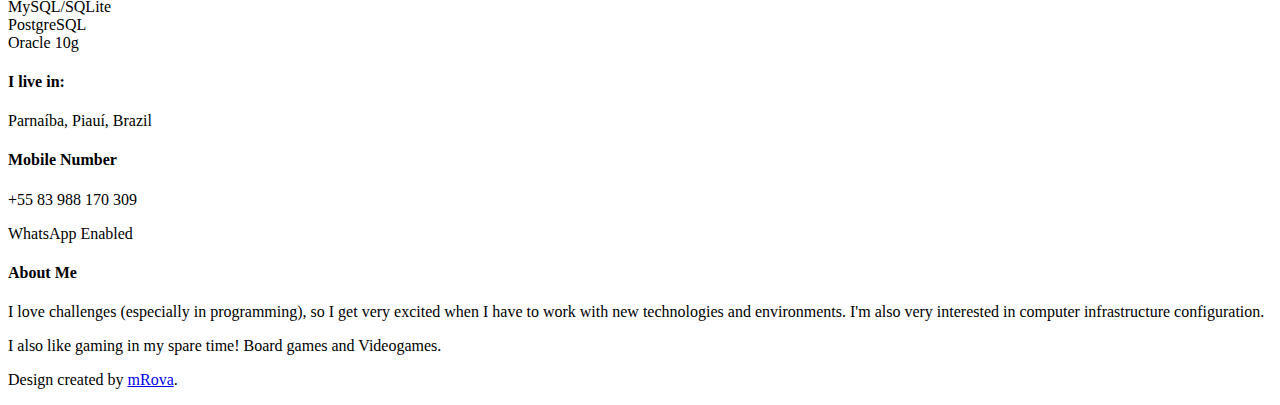
==== commit 802879f7: "design maker site broken, changing to LMGTFY" ====
--- a/index.html
+++ b/index.html
@@ -389,7 +389,8 @@
                                  new technologies and environments. I'm also 
                                  very interested in computer infrastructure 
                                  configuration.</p>
-                              <p>I also like computer gaming in my spare time!</p>
+                              <p>I also like gaming in my spare time! Board 
+                                  games and Videogames.</p>
                             </div>
                          </div>
                        </div>
@@ -404,7 +405,7 @@
         <!-- End Tab Container -->
         <footer>
             <p>
-                Design created by <a href="http://www.mrova.com" title="Pune web designing company">mRova</a>.
+                Design created by <a href="https://lmgtfy.com/?q=mRova" title="Pune web designing company">mRova</a>.
             </p>
         </footer>
     </div><!-- #main -->
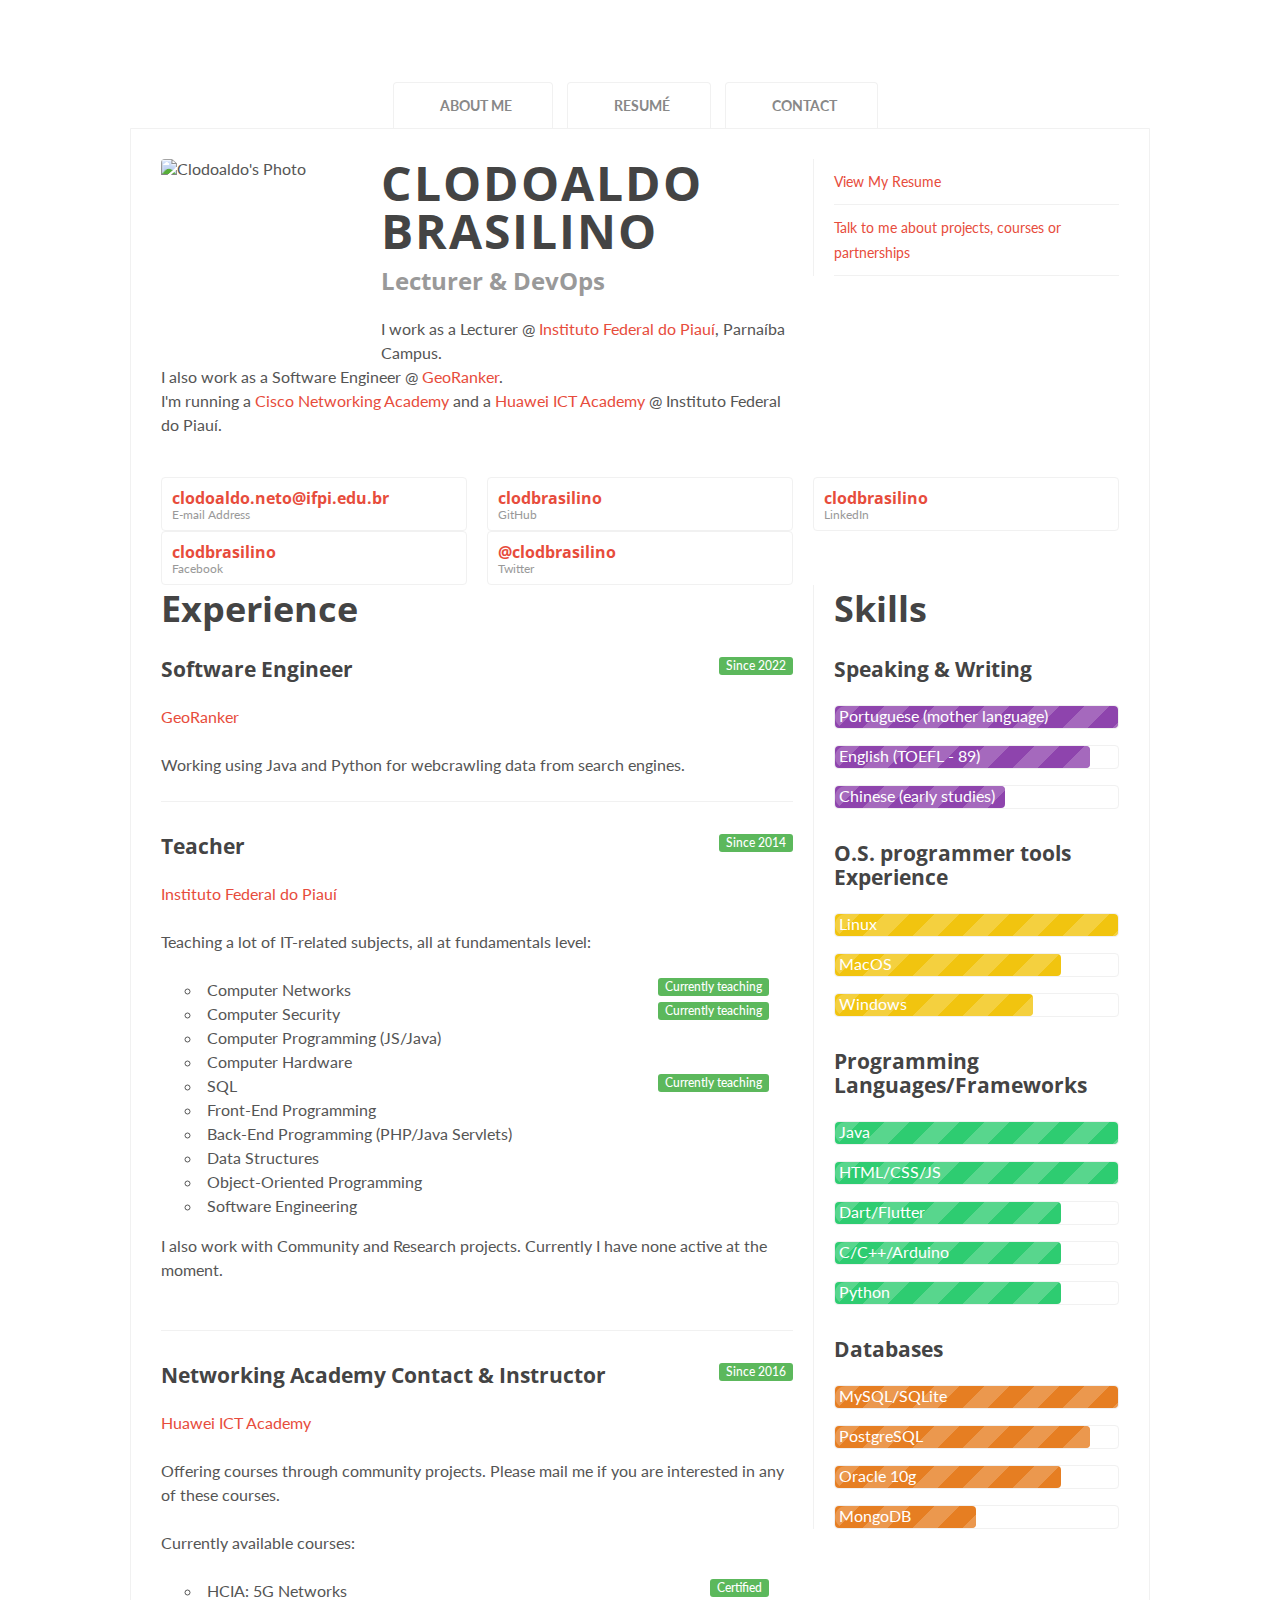
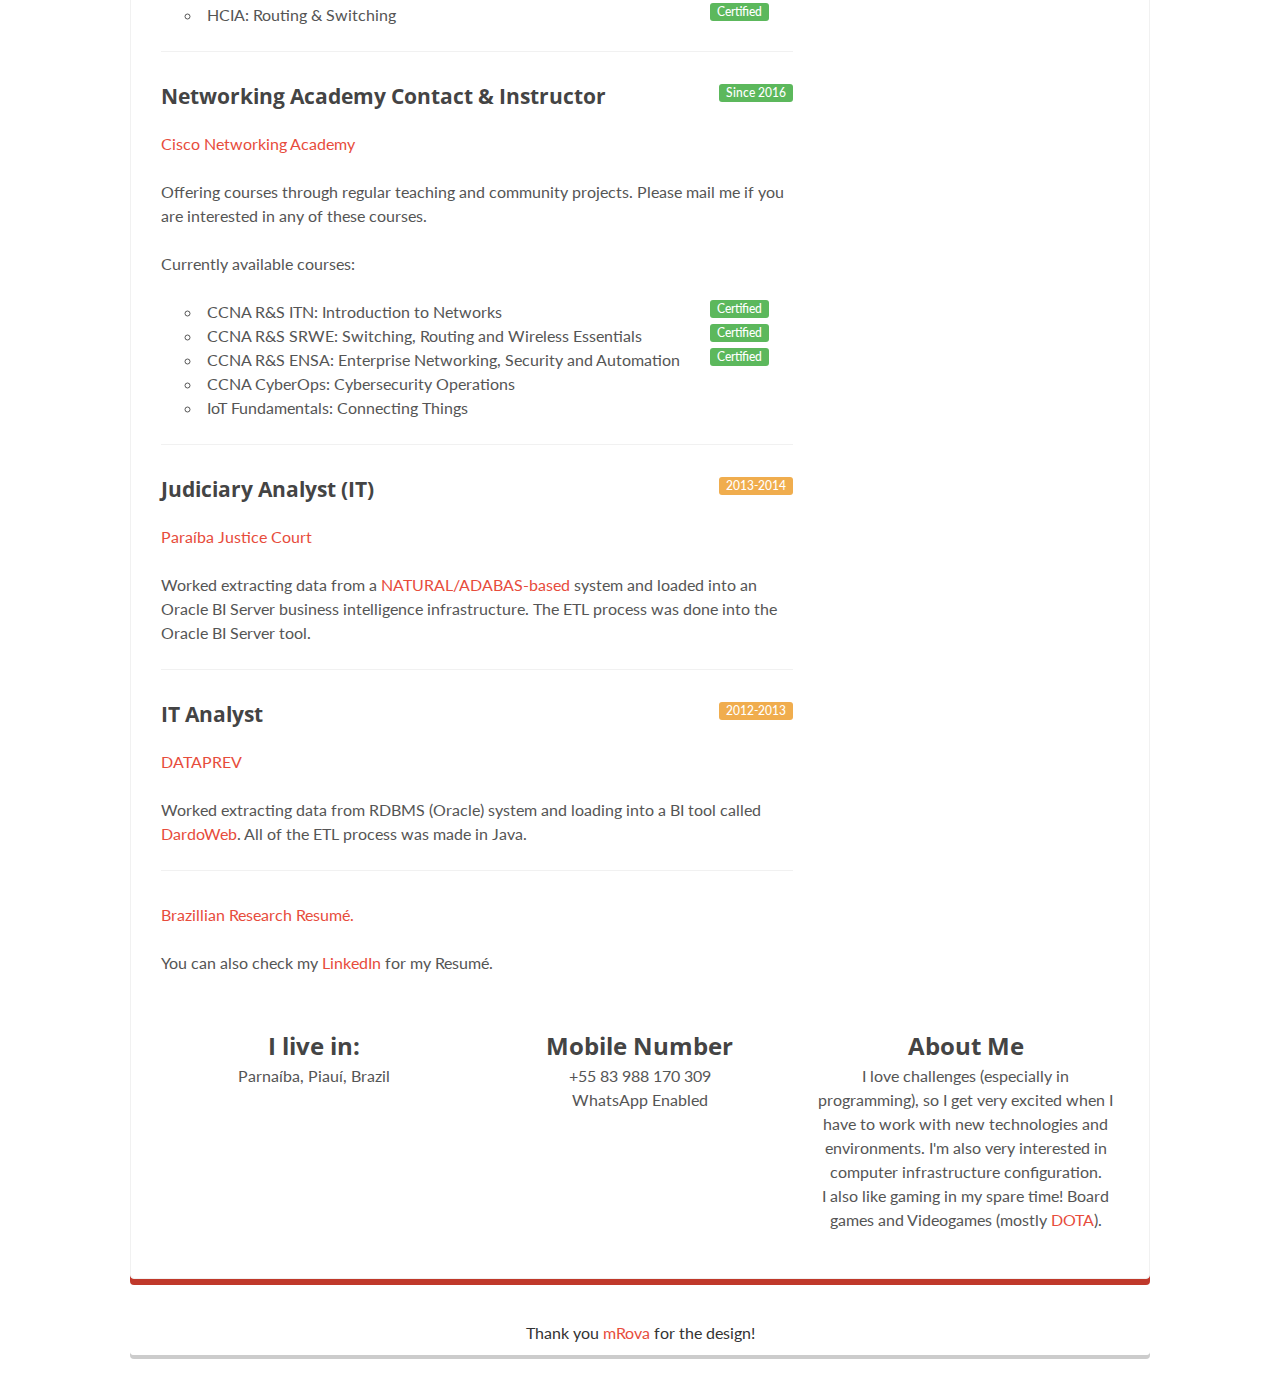
==== commit 805e2a47: "Resumé updated" ====
--- a/index.html
+++ b/index.html
@@ -6,7 +6,7 @@
 <head>
     <meta charset="utf-8">
     <meta http-equiv="X-UA-Compatible" content="IE=edge,chrome=1">
-    <title>Clodoaldo Brasilino - Lecturer & DevOps</title>
+    <title>Clodoaldo Brasilino - Lecturer & DevSecOps</title>
     <meta name="description" content="">
     <meta name="viewport" content="width=device-width">
     <link rel='shortcut icon' type='image/x-icon' href='favicon.ico' />
@@ -42,7 +42,7 @@
                     Clodoaldo Brasilino
                 </h2>
                 <h4>
-                    Lecturer & DevOps
+                    Lecturer & DevSecOps
                 </h4>
             </div>
         </header>
@@ -81,9 +81,9 @@
                                     Lecturer & DevOps
                                 </h4>
                                 <p>
-                                    I work as a Lecturer @ Instituto Federal do Piauí, Parnaíba Campus.<br>
-                                    I'm also CTO @ ION Dev & Solar, company about software development and solar power.<br>
-                                    I also lead a Cisco Networking Academy at the campus I work.
+                                    I work as a Lecturer @ <a href="https://www.ifpi.edu.br/">Instituto Federal do Piauí</a>, Parnaíba Campus.<br>
+                                    I also work as a Software Engineer @ <a href="https://www.georanker.com/">GeoRanker</a>.<br>
+                                    I'm running a <a href="https://www.netacad.com/">Cisco Networking Academy</a> and a <a href="https://e.huawei.com/en/talent/portal/#/">Huawei ICT Academy</a> @ Instituto Federal do Piauí.
                                 </p>
                             </div>
                         </div>
@@ -97,13 +97,6 @@
                                     <li>
                                         <a href="#contact">Talk to me about projects, courses or partnerships</a>
                                     </li>
-                                    <!--<li>
-                                        <a href="#portfolio">My Portfolio</a>
-                                    </li>-->
-
-                                    <!--<li>
-                                        <a href="#features">Features</a>
-                                    </li>-->
                                 </ul>
                             </div>
                         </div>
@@ -172,35 +165,104 @@
                             <ul class="no-list work">
                                 <li>
                                     <h5>
-                                        Lecturer
+                                        Software Engineer
+                                    </h5><span class="label label-success">Since 2022</span>
+                                    <p>
+                                        <a href="http://www.georanker.com/" target="_blank">GeoRanker</a>
+                                    </p>
+                                    <p>Working using Java and Python for webcrawling data from search engines.</p>
+                                </li>
+                                <li>
+                                    <h5>
+                                        Teacher
                                     </h5><span class="label label-success">Since 2014</span>
                                     <p>
-                                        <a href="http://www.ifpi.edu.br/">Instituto Federal do Piauí</a>
+                                        <a href="http://www.ifpi.edu.br/" target="_blank">Instituto Federal do Piauí</a>
+                                    </p>
+                                    <p>
+                                        Teaching a lot of IT-related subjects, all at fundamentals level:
+                                        <ul class="small-bottom-margin">
+                                            <li class="noborder">Computer Networks <span class="label label-success">Currently teaching</span></li>
+                                            <li class="noborder">Computer Security <span class="label label-success">Currently teaching</span></li>
+                                            <li class="noborder">Computer Programming (JS/Java)</li>
+                                            <li class="noborder">Computer Hardware</li>
+                                            <li class="noborder">SQL<span class="label label-success">Currently teaching</span></li>
+                                            <li class="noborder">Front-End Programming</li>
+                                            <li class="noborder">Back-End Programming (PHP/Java Servlets)</li>
+                                            <li class="noborder">Data Structures</li>
+                                            <li class="noborder">Object-Oriented Programming</li>
+                                            <li class="noborder">Software Engineering</li>
+                                        </ul>
+                                        <p>
+                                            I also work with Community and Research projects. Currently I have none active at the moment.
+                                        </p>
+                                    </p>
+                                </li>
+                                <li>
+                                    <h5>
+                                        Networking Academy Contact & Instructor
+                                    </h5><span class="label label-success">Since 2016</span>
+                                    <p>
+                                        <a href="https://www.netacad.com" target="_blank">Huawei ICT Academy</a>
+                                    </p>
+                                    <p>
+                                        Offering courses through community projects. Please mail me if you are interested in any of these courses.
+                                    </p>
+                                    <p>
+                                        Currently available courses:
+                                        <ul>
+                                            <li class="noborder">HCIA: 5G Networks <span class="label label-success">Certified</span></li>
+                                            <li class="noborder">HCIA: Routing & Switching <span class="label label-success">Certified</span></li>
+                                        </ul>
+                                    </p>
+                                </li>
+                                <li>
+                                    <h5>
+                                        Networking Academy Contact & Instructor
+                                    </h5><span class="label label-success">Since 2016</span>
+                                    <p>
+                                        <a href="https://www.netacad.com" target="_blank">Cisco Networking Academy</a>
+                                    </p>
+                                    <p>
+                                        Offering courses through regular teaching and community projects. Please mail me if you are interested in any of these courses.
+                                    </p>
+                                    <p>
+                                        Currently available courses:
+                                        <ul>
+                                            <li class="noborder">CCNA R&S ITN: Introduction to Networks <span class="label label-success">Certified</span></li>
+                                            <li class="noborder">CCNA R&S SRWE: Switching, Routing and Wireless Essentials <span class="label label-success">Certified</span></li>
+                                            <li class="noborder">CCNA R&S ENSA: Enterprise Networking, Security and Automation <span class="label label-success">Certified</span></li>
+                                            <li class="noborder">CCNA CyberOps: Cybersecurity Operations</li>
+                                            <li class="noborder">IoT Fundamentals: Connecting Things</li>
+                                        </ul>
+                                    </p>
+                                </li>
+                                <li>
+                                    <h5>
+                                        Judiciary Analyst (IT)
+                                    </h5><span class="label label-warning">2013-2014</span>
+                                    <p>
+                                        <a href="https://www.tjpb.jus.br/" target="_blank">Paraíba Justice Court</a>
+                                    </p>
+                                    <p>
+                                        Worked extracting data from a <a href="https://en.wikipedia.org/wiki/ADABAS#Natural_(4GL)">NATURAL/ADABAS-based</a> system and loaded into an Oracle BI Server business intelligence infrastructure. The ETL process was done into the Oracle BI Server tool.
+                                    </p>
+                                </li>
+                                <li>
+                                    <h5>
+                                        IT Analyst
+                                    </h5><span class="label label-warning">2012-2013</span>
+                                    <p>
+                                        <a href="https://www.dataprev.gov.br/" target="_blank">DATAPREV</a>
+                                    </p>
+                                    <p>
+                                        Worked extracting data from RDBMS (Oracle) system and loading into a BI tool called <a href="https://www.dardoweb.com.br/">DardoWeb</a>. All of the ETL process was made in Java.
                                     </p>
                                 </li>
                             </ul>
-                            <ul class="no-list work">
-                                <li>
-                                    <h5>
-                                        Networking Academy Contact & Lecturer
-                                    </h5><span class="label label-success">Since 2016</span>
-                                    <p>
-                                        <a href="https://www.netacad.com">Cisco Networking Academy</a>
-                                    </p>
-                                </li>
-                            </ul>
-                            <ul class="no-list work">
-                                <li>
-                                    <h5>
-                                        Judiciary Analyst (IT)
-                                    </h5><span class="label label-success">2013-2014</span>
-                                    <p>
-                                        <a href="https://www.tjpb.jus.br/">Paraíba Justice Court</a>
-                                    </p>
-                                </li>
-                            </ul>
-
-                            <p><a href="http://lattes.cnpq.br/6844886638833184" target="_blank">Detailed Resumé (in portuguese)</a></p>
+
+                            <p><a href="http://lattes.cnpq.br/6844886638833184" target="_blank">Brazillian Research Resumé.</a></p>
+                            <p>You can also check my <a href="https://www.linkedin.com/in/clodbrasilino" target="_blank">LinkedIn</a> for my Resumé.</p>
                         </div>
                         <div class="g1">
                             <div class="sidebar">
@@ -208,30 +270,33 @@
                                     Skills
                                 </h3>
                                 <h5>
-                                    Languages
+                                    Speaking & Writing
                                 </h5>
                                 <div class="meter wisteria">
                                     <span style="width: 100%"><span>Portuguese (mother language)</span></span>
                                 </div>
                                 <div class="meter wisteria">
-                                    <span style="width: 80%"><span>English (spoken/written)</span></span>
+                                    <span style="width: 90%"><span>English (TOEFL - 89)</span></span>
+                                </div>
+                                <div class="meter wisteria">
+                                    <span style="width: 60%"><span>Chinese (early studies)</span></span>
                                 </div>
 
                                 <div class="break"></div>
                                 
-                                <!--<h5>
-                                    Software
+                                <h5>
+                                    O.S. programmer tools Experience
                                 </h5>
                                 <div class="meter sunflower">
-                                    <span style="width: 80%"><span>Adobe Fireworks</span></span>
+                                    <span style="width: 100%"><span>Linux</span></span>
                                 </div>
                                 <div class="meter sunflower">
-                                    <span style="width: 80%"><span>Microsoft Office</span></span>
+                                    <span style="width: 80%"><span>MacOS</span></span>
                                 </div>
                                 <div class="meter sunflower">
-                                    <span style="width: 80%"><span>Linux</span></span>
-                                </div>
-                                <div class="break"></div>-->
+                                    <span style="width: 70%"><span>Windows</span></span>
+                                </div>
+                                <div class="break"></div>
                                 <h5>
                                     Programming Languages/Frameworks
                                 </h5>
@@ -240,22 +305,16 @@
                                     <span style="width: 100%"><span>Java</span></span>
                                 </div>
                                 <div class="meter emerald">
-                                    <span style="width: 100%"><span>Dart/Flutter</span></span>
+                                    <span style="width: 100%"><span>HTML/CSS/JS</span></span>
                                 </div>
                                 <div class="meter emerald">
-                                    <span style="width: 100%"><span>C/C++/Arduino</span></span>
+                                    <span style="width: 80%"><span>Dart/Flutter</span></span>
                                 </div>
                                 <div class="meter emerald">
-                                    <span style="width: 100%"><span>HTML/CSS/JS</span></span>
+                                    <span style="width: 80%"><span>C/C++/Arduino</span></span>
                                 </div>
                                 <div class="meter emerald">
                                     <span style="width: 80%"><span>Python</span></span>
-                                </div>
-                                <div class="meter emerald">
-                                    <span style="width: 70%"><span>Spring Boot</span></span>
-                                </div>
-                                <div class="meter emerald">
-                                    <span style="width: 70%"><span>Angular</span></span>
                                 </div>
                                 <div class="break"></div>
                                 <h5>
@@ -270,86 +329,13 @@
                                 <div class="meter carrot">
                                     <span style="width: 80%"><span>Oracle 10g</span></span>
                                 </div>
+                                <div class="meter carrot">
+                                    <span style="width: 50%"><span>MongoDB</span></span>
+                                </div>
                             </div>
                         </div>
                     </section>
                 </div>
-              <!-- End Resume Tab Data -->
-              <!-- Portfolio Tab Data -->
-                <!--<div id="portfolio">
-                    <section class="clearfix">
-                        <div class="g1">
-                            <div class="image">
-                                <img src="http://lorempixel.com/306/306/sports/1" alt="">
-                                <div class="image-overlay">
-                                    <div class="image-link">
-                                        
-                                        <a href="#" class="btn">Full View</a>
-                                    </div>
-                                </div>
-                            </div>
-                        </div>
-                        <div class="g1">
-                            <div class="image">
-                                <img src="http://lorempixel.com/306/306/sports/2" alt="">
-                                <div class="image-overlay">
-                                    <div class="image-link">
-                                        
-                                        <a href="#" class="btn">Full View</a>
-                                    </div>
-                                </div>
-                            </div>
-                        </div>
-                        <div class="g1">
-                            <div class="image">
-                                <img src="http://lorempixel.com/306/306/sports/3" alt="">
-                                <div class="image-overlay">
-                                    <div class="image-link">
-                                        
-                                        <a href="#" class="btn">Full View</a>
-                                    </div>
-                                </div>
-                            </div>
-                        </div>
-                        <div class="break"></div>
-                        <div class="g1">
-                            <div class="image">
-                                <img src="http://lorempixel.com/306/306/sports/4" alt="">
-                                <div class="image-overlay">
-                                    <div class="image-link">
-                                        
-                                        <a href="#" class="btn">Full View</a>
-                                    </div>
-                                </div>
-                            </div>
-                        </div>
-                        <div class="g1">
-                            <div class="image">
-                                <img src="http://lorempixel.com/306/306/sports/5" alt="">
-                                <div class="image-overlay">
-                                    <div class="image-link">
-                                       
-                                        <a href="#" class="btn">Full View</a>
-                                    </div>
-                                </div>
-                            </div>
-                        </div>
-                        <div class="g1">
-                            <div class="image">
-                                <img src="http://lorempixel.com/306/306/business/2" alt="">
-                                <div class="image-overlay">
-                                    <div class="image-link">
-                                        
-                                        <a href="#" class="btn">Full View</a>
-                                    </div>
-                                </div>
-                            </div>
-                        </div>
-                        
-                    </section>
-                </div>-->
-              <!-- End Portfolio Data -->
-              <!-- Contact Tab Data -->
                 <div id="contact">
                     <section class="clearfix">
                        <div class="g1">
@@ -390,7 +376,7 @@
                                  very interested in computer infrastructure 
                                  configuration.</p>
                               <p>I also like gaming in my spare time! Board 
-                                  games and Videogames.</p>
+                                  games and Videogames (mostly <a href="https://www.dota2.com/">DOTA</a>).</p>
                             </div>
                          </div>
                        </div>
@@ -405,7 +391,7 @@
         <!-- End Tab Container -->
         <footer>
             <p>
-                Design created by <a href="https://lmgtfy.com/?q=mRova" title="Pune web designing company">mRova</a>.
+                Thank you <a href="https://mrova.rocks/" title="MRova website">mRova</a> for the design!
             </p>
         </footer>
     </div><!-- #main -->
--- a/css/main.css
+++ b/css/main.css
@@ -0,0 +1,740 @@
+@import url(http://fonts.googleapis.com/css?family=Open+Sans:400,700);
+@import url(http://fonts.googleapis.com/css?family=Lato:400,700);
+
+*, *:before, *:after {
+  -moz-box-sizing: border-box; -webkit-box-sizing: border-box; box-sizing: border-box;
+}
+
+/* HTML5 DECLARATIONS */
+article, aside, details, figcaption, figure, footer, header, hgroup, menu, nav, section, dialog {display: block}
+audio[controls],canvas,video {display: inline-block; *display: inline; zoom: 1}
+
+/* BASE */
+html {height: 100%; font-size: 100%; overflow-y: scroll; -webkit-text-size-adjust: 100%} /* Force scrollbar in non-IE and Remove iOS text size adjust without disabling user zoom */
+body {margin: 0; min-height: 100%; -webkit-font-smoothing:antialiased; font-smoothing:antialiased; text-rendering:optimizeLegibility;color: #666} /* Improve default text rendering, handling of kerning pairs and ligatures */
+
+/* DEFAULT FONT SETTINGS */
+/* 16px base font size with 150% (24px) friendly, unitless line height and margin for vertical rhythm */
+/* Font-size percentage is based on 16px browser default size */
+body, button, input, select, textarea {font: 100%  'Lato', sans-serif; *font-size: 1em; color: #555} /* IE7 and older can't resize px based text */
+p, blockquote, q, pre, address, hr, code, samp, dl, ol, ul, form, table, fieldset, menu, img {margin: 0 0 1.5em; padding: 0}
+
+/* TYPOGRAPHY */
+/* Composed to a scale of 12px, 14px, 16px, 18px, 21px, 24px, 36px, 48px, 60px and 72px */
+h1, h2, h3, h4, h5, h6 {font-family:'Open Sans', sans-serif;color:#444;}
+h1 {margin: 0; font-size: 3.75em; line-height: 1.2em; margin-bottom: 0.4em} /* 60px / 72px */
+h2 {margin: 0; font-size: 3em; line-height: 1em; margin-bottom: 0.5em} /* 48px / 48px */
+h3 {margin: 0; font-size: 2.25em; line-height: 1.3333333333333333333333333333333em; margin-bottom: 0.6667em} /* 36px / 48px */ 
+h4 {margin: 0; font-size: 1.5em; line-height: 1em; margin-bottom: 1em} /* 24px / 24px */
+h5 {margin: 0; font-size: 1.3125em; line-height: 1.1428571428571428571428571428571em; margin-bottom: 1.1428571428571428571428571428571em} /* 21px / 24px */
+h6 {margin: 0; font-size: 1.125em; line-height: 1.3333333333333333333333333333333em; margin-bottom: 1.3333333333333333333333333333333em} /* 18px / 24px */
+p, ul, blockquote, pre, td, th, label {margin: 0; font-size: 1em; line-height: 1.5em; margin-bottom: 1.5em} /* 16px / 24px */
+small, p.small {margin: 0; font-size: 0.875em; line-height: 1.7142857142857142857142857142857em; margin-bottom: 1.7142857142857142857142857142857em} /* 14px / 24px */
+
+/* CODE */
+pre {white-space: pre; white-space: pre-wrap; word-wrap: break-word} /* Allow line wrapping of 'pre' */
+pre, code, kbd, samp {font-size: 1em; line-height: 1.5em; margin-bottom: 1.5em; font-family: Menlo, Consolas, 'DejaVu Sans Mono', Monaco, monospace}
+
+/* TABLES */
+table {border-collapse: collapse; border-spacing: 0; margin-bottom: 1.5em}
+th {text-align: left}
+tr, th, td {padding-right: 1.5em; border-bottom: 0 solid #333}
+
+/* FORMS */
+form {margin: 0}
+fieldset {border: 0;padding: 0}
+textarea {overflow: auto; vertical-align: top}
+legend {*margin-left: -.75em}
+button, input, select, textarea {vertical-align: baseline; *vertical-align: middle} /* IE7 and older */
+button, input {line-height: normal; *overflow: visible}
+button, input[type="button"], input[type="reset"], input[type="submit"] {cursor: pointer;-webkit-appearance: button}
+input[type="checkbox"], input[type="radio"] {box-sizing: border-box}
+input[type="search"] {-webkit-appearance: textfield; -moz-box-sizing: content-box; -webkit-box-sizing: content-box; box-sizing: content-box}
+input[type="search"]::-webkit-search-decoration {-webkit-appearance: none}
+button::-moz-focus-inner, input::-moz-focus-inner {border: 0; padding: 0}
+
+/* QUOTES */
+blockquote, q {quotes: none}
+blockquote:before, blockquote:after, q:before, q:after {content: ''; content: none}
+blockquote, q, cite {font-style: italic}
+blockquote {padding-left: 1.5em; border-left: 3px solid #ccc}
+blockquote > p {padding: 0}
+
+/* LISTS */
+ul, ol {list-style-position: inside; padding: 0}
+li ul, li ol {margin: 0 1.5em}
+dl dd {margin-left: 1.5em}
+dt {font-family:Futura, "Century Gothic", AppleGothic, sans-serif}
+
+/* HYPERLINKS */
+a { 
+  text-decoration: none;
+  color: #E74C3C;
+  -webkit-transition: color 0.1s linear, border 0.1s linear, opacity 0.1s linear, background-color 0.1s linear;
+  -moz-transition: color 0.1s linear, border 0.1s linear, opacity 0.1s linear, background-color 0.1s linear;
+  -ms-transition: color 0.1s linear, border 0.1s linear, opacity 0.1s linear, background-color 0.1s linear;
+  -o-transition: color 0.1s linear, border 0.1s linear, opacity 0.1s linear, background-color 0.1s linear;
+  transition: color 0.1s linear, border 0.1s linear, opacity 0.1s linear, background-color 0.1s linear;
+}
+a:hover, a:focus, a:active { text-decoration: none; border: none;color: #C0392B }
+/* MEDIA */
+figure {margin: 0}
+img, object, embed, video {max-width: 100%; _width: 100%} /* Fluid images */
+img {border: 0; -ms-interpolation-mode: bicubic} /* Improve IE's resizing of images */
+svg:not(:root) {overflow: hidden} /* Correct IE9 overflow */
+
+/* ABBREVIATION */
+abbr[title], dfn[title] {border-bottom: 1px dotted #333; cursor: help}
+
+/* MARKED/INSERTED/DELETED AND SELECTED TEXT */
+ins, mark {text-decoration: none}
+mark {background: #c47529}
+ins {background: #d49855}
+del {text-decoration: line-through}
+::-moz-selection {background: #E74C3C; color: #fff; text-shadow: none} /* selected text */
+::selection {background: #E74C3C; color: #fff; text-shadow: none} /* selected text */
+
+/* OTHERS */
+strong, b, dt { font-weight: bold}
+dfn {font-style: italic}
+var, address {font-style: normal}
+sub, sup {font-size: 75%; line-height: 0; position: relative; vertical-align: baseline} /* Position 'sub' and 'sup' without affecting line-height */
+sup {top: -0.5em} /* Move superscripted text up */
+sub {bottom: -0.25em} /* Move subscripted text down */
+span.amp{font-family:Adobe Caslon Pro,Baskerville,"Goudy Old Style","Palatino","Palatino Linotype","Book Antiqua",Georgia,"Times New Roman",Times,serif;font-style:italic;font-size:110%;line-height:0;position:relative;vertical-align:baseline} /* Best available ampersand */
+
+/* MICRO CLEARFIX HACK */
+.cf:before, .cf:after {content:"";display:table} /* For modern browsers */
+.cf:after {clear:both}
+.cf {zoom:1} /* For IE 6/7 (trigger hasLayout) */
+
+/* DEFAULT MOBILE STYLE */
+body {width: 92%; margin: 0 auto} /* Center page without wrapper */
+/* column grid */
+.g1,.g2,.g3{display:block; position: relative; margin-left: 1%; margin-right: 1%}
+/* 1 column grid */
+.g1,.g2,.g3{width:98.0%}
+
+/* Wrapper */
+.main{
+  padding-top: 50px;
+  max-width: 1020px;
+}
+.wrapper{
+  margin: 0 auto;
+}
+
+
+/* Utility */
+.chromeframe {
+  margin: 0.2em 0;
+  background: #ccc;
+  color: #000;
+  padding: 0.2em 0;
+}
+.clear{
+  clear:both;
+}
+.bg-fixed {
+  background-repeat: no-repeat;
+  background-attachment: fixed;
+  background-position: center center;
+  -webkit-background-size: cover;
+  -moz-background-size: cover;
+  -o-background-size: cover;
+  background-size: cover;
+}
+.clearfix:after { 
+ content: "."; 
+ visibility: hidden; 
+ display: block; 
+ height: 0; 
+ clear: both;
+}
+.no-list{
+  margin: 0px;
+  padding: 0px;
+  list-style: none;
+}
+.break{
+  padding-bottom: 1em;
+  clear: both;
+}
+/* Backgrounds */
+
+.bg-1{
+  background-image: url('../images/floor.jpg');
+}
+
+/* Header */
+#header{
+  margin-bottom: 2em;
+}
+#header #logo{
+  text-align: center;
+
+  display: none;
+}
+#header h4{
+  margin-bottom:0px; 
+}
+#header .visible{
+  opacity: 1;
+}
+
+/* Tabs */
+.etabs{
+  margin: 0;
+  padding: 0px;
+  text-align: center;
+}
+.etabs li span{
+  display: none;
+}
+#tab-data-wrap{
+  padding: 30px 20px;
+  background: #fff;
+  border: 1px solid #f1f1f1;
+  box-shadow: 0px 6px #c0392b;
+  border-radius: 0px 0px 4px 4px;
+}
+
+
+.tab {
+  display: inline-block;
+  zoom: 1;
+  *display: inline;
+  background: #fff;
+  border: solid 1px #f1f1f1;
+  border-bottom: 0px;
+  -moz-border-radius: 4px 4px 0 0;
+  -webkit-border-radius: 4px 4px 0 0;
+  margin-right:10px; 
+}
+
+.tab a {
+  font-weight: bold;
+  text-transform: uppercase;
+  font-size: 14px;
+  display: block;
+  padding: 2px 10px;
+  outline: none;
+  color: #888;
+  text-decoration: none;
+}
+
+.tab a:hover {
+  text-decoration: none;
+}
+
+.tab.active {
+  background: #fff;
+  position: relative;
+  top: 1px;
+  border-color: #f1f1f1;
+  border-bottom: none;
+}
+
+.tab a.active {
+  padding-top: 10px;
+  color: #e74c3c;
+}
+.tab a i{
+  font-size: 16px;
+  margin-right: 0px;
+}
+
+/* INFO */
+.info-wrap{
+
+}
+/* Photo */
+.photo{
+  float: left;
+  height: 200px;
+  width: 200px;
+  margin-right: 20px;
+  overflow: hidden;
+}
+.photo img{
+ -webkit-border-radius: 4px;
+ -moz-border-radius: 4px;
+ border-radius: 4px;
+ width: 100%;
+}
+.info{
+
+}
+.info h2, #header h2{
+  text-transform: uppercase;
+  letter-spacing: 2px;
+  margin-bottom: .3em;
+}
+.info h4, #header h4{
+  color: #999;
+}
+/* Contact */
+.main-links{
+
+}
+.main-links ul{
+  list-style: none outside none;
+  margin: 0;
+  padding: 0;
+}
+.main-links ul li{
+  border-bottom: 1px solid #F1F1F1;
+  padding: 10px 0;
+}
+.main-links ul li a{
+
+  font-size: 14px;
+
+} 
+/* Contact-info */
+.contact-info{
+
+}
+.contact-info i{
+
+}
+
+/* Icon Styling */
+.contact-info i{
+
+  color: #333;
+  font-size: 46px;
+
+}
+/* Item Box */
+
+.item-box{
+  padding: 6px 6px 6px 10px;
+  border: 1px solid #f1f1f1;
+  -webkit-border-radius: 4px;
+  -moz-border-radius: 4px;
+  border-radius: 4px;
+}
+.item-box i{
+  float: left;
+  margin-right: 12px;
+}
+.item-box i.icon-envelope{
+
+}
+.item-box .item-data{
+ margin-top: 6px;
+}
+.item-box .item-data h3{
+  line-height: 1em;
+  margin: 3px 0px 0px 0px;
+  font-size: 1em;
+
+}
+.item-box .item-data p{
+  margin: 0px;
+  font-size: 12px;
+  color: #999;
+}
+
+/* WorkExperience */
+.work li{
+  border-bottom: 1px solid #f1f1f1;
+  margin-bottom: 2em;
+}
+.work li span{
+  float: right;
+}
+.work li h5{
+  float: left;
+}
+.work li p{
+  clear: both;
+}
+li.noborder {
+  border: none;
+  margin: 0;
+}
+ul.small-bottom-margin {
+  margin-bottom: 1em;
+}
+
+
+/* Portfolio */
+.image{
+  position: relative;
+}
+.image img{
+  margin: 0px;
+  width: 100%;
+}
+.image-overlay {
+  position: absolute;
+  z-index: 5;
+  top: 0;
+  overflow: hidden;
+  width: 100%;
+  height: 99%;
+  background-color: rgba(231, 76, 60,.6);
+  text-align: center;
+  opacity:0;
+  filter: alpha(opacity=0);
+  -webkit-transition: all 450ms ease-out 0s;
+  -moz-transition: all 450ms ease-out 0s;
+  -o-transition: all 450ms ease-out 0s;
+  transition: all 450ms ease-out 0s;
+  -webkit-transform: rotateY(180deg);
+  -moz-transform: rotateY(180deg);
+  -ms-transform: rotateY(180deg);
+  transform: rotateY(180deg);
+}
+.image:hover .image-overlay{
+  opacity: 1;
+  filter: alpha(opacity=100);
+  -webkit-transform: rotateY(0deg);
+  -moz-transform: rotateY(0deg);
+  -ms-transform: rotateY(0deg);
+  transform: rotateY(0deg);
+}
+.image-overlay .image-link{
+  position: relative;
+  top: 50%;
+  display: inline-block;
+  margin-top: -20px;
+}
+/* Icon Box */
+.sny-icon{
+  display: block;
+  margin-bottom: 1em;
+  text-align: center;
+}
+.sny-icon i{
+  display: inline-block;
+  font-size: 60px;
+}
+.sny-icon-content{
+  text-align: center;
+}
+.sny-icon-content h4{
+  margin-bottom:6px; 
+}
+.sny-icon-content p{
+  margin-bottom: 0px;
+}
+/* Buttons */
+.btn{
+  display:inline-block;
+  margin: 0 10px 10px 0;    
+  padding: 14px 20px;  
+  background: #E74C3C;
+  color: #fff;
+  font-weight: bold;
+  font-size: 13px;
+  font-family:'Open Sans', sans-serif;
+  line-height: 1;
+  *display:inline;
+  *zoom:1;
+  position: relative;
+  text-transform: uppercase;
+  -webkit-transition: all 0.3s;
+  -moz-transition: all 0.3s;
+  transition: all 0.3s;
+}
+.btn:hover{
+  color: #ccc;
+}
+
+/* Labels */
+.label {
+  display: inline;
+  padding: .25em .6em;
+  font-size: 75%;
+  font-weight: 500;
+  line-height: 1;
+  color: #ffffff;
+  text-align: center;
+  white-space: nowrap;
+  vertical-align: baseline;
+  border-radius: .25em;
+}
+.label-info {
+  background-color: #5bc0de;
+}
+
+.label-info[href]:hover,
+.label-info[href]:focus {
+  background-color: #31b0d5;
+}
+.label[href]:hover,
+.label[href]:focus {
+  color: #ffffff;
+  text-decoration: none;
+  cursor: pointer;
+}
+
+.label-default {
+  background-color: #999999;
+}
+
+.label-default[href]:hover,
+.label-default[href]:focus {
+  background-color: #808080;
+}
+
+.label-danger {
+  background-color: #d9534f;
+}
+
+.label-danger[href]:hover,
+.label-danger[href]:focus {
+  background-color: #c9302c;
+}
+
+.label-success {
+  background-color: #5cb85c;
+}
+
+.label-success[href]:hover,
+.label-success[href]:focus {
+  background-color: #449d44;
+}
+
+.label-warning {
+  background-color: #f0ad4e;
+}
+
+.label-warning[href]:hover,
+.label-warning[href]:focus {
+  background-color: #ec971f;
+}
+
+/* Meters */
+.meter { 
+  height: 24px;  /* Can be anything */
+  position: relative;
+  border: 1px solid #f1f1f1;
+  -moz-border-radius: 4px;
+  -webkit-border-radius: 4px;
+  border-radius: 4px;
+  margin-bottom: 1em;
+}
+.meter > span {
+  display: block;
+  height: 100%;
+  -moz-border-radius: 4px;
+  -webkit-border-radius: 4px;
+  border-radius: 4px;
+
+
+  position: relative;
+  overflow: hidden;
+}
+.meter > span  > span{
+  margin-left: 4px;
+  color: #fff;
+}
+.meter > span:after, .animate > span > span {
+  content: "";
+  position: absolute;
+  top: 0; left: 0; bottom: 0; right: 0;
+  background-image: 
+  -webkit-gradient(linear, 0 0, 100% 100%, 
+    color-stop(.25, rgba(255, 255, 255, .2)), 
+    color-stop(.25, transparent), color-stop(.5, transparent), 
+    color-stop(.5, rgba(255, 255, 255, .2)), 
+    color-stop(.75, rgba(255, 255, 255, .2)), 
+    color-stop(.75, transparent), to(transparent)
+    );
+  background-image: 
+  -moz-linear-gradient(
+    -45deg, 
+    rgba(255, 255, 255, .2) 25%, 
+    transparent 25%, 
+    transparent 50%, 
+    rgba(255, 255, 255, .2) 50%, 
+    rgba(255, 255, 255, .2) 75%, 
+    transparent 75%, 
+    transparent
+    );
+  z-index: 1;
+  -webkit-background-size: 50px 50px;
+  -moz-background-size: 50px 50px;
+  -webkit-animation: move 2s linear infinite;
+  -webkit-border-top-right-radius: 8px;
+  -webkit-border-bottom-right-radius: 8px;
+  -moz-border-radius-topright: 8px;
+  -moz-border-radius-bottomright: 8px;
+  border-top-right-radius: 8px;
+  border-bottom-right-radius: 8px;
+  -webkit-border-top-left-radius: 20px;
+  -webkit-border-bottom-left-radius: 20px;
+  -moz-border-radius-topleft: 20px;
+  -moz-border-radius-bottomleft: 20px;
+  border-top-left-radius: 20px;
+  border-bottom-left-radius: 20px;
+  overflow: hidden;
+}
+
+.animate > span:after {
+  display: none;
+}
+
+@-webkit-keyframes move {
+  0% {
+   background-position: 0 0;
+ }
+ 100% {
+   background-position: 50px 50px;
+ }
+}
+
+.emerald > span {
+  background-color: #2ecc71;
+
+}
+
+.carrot > span {
+  background-color: #e67e22;
+
+}
+.wisteria > span{
+  background-color: #8e44ad;
+}
+.sunflower > span{
+  background-color: #f1c40f;
+}
+.midnight > span{
+  background-color: #2c3e50;
+}
+.pomengrate > span{
+  background-color: #c0392b;
+}
+.asbestos > span{
+  background-color: #7f8c8d;
+}
+.nostripes > span > span, .nostripes > span:after {
+  -webkit-animation: none;
+  background-image: none;
+}
+/* Footer */
+footer{
+  text-align: center;
+  margin-top: 2em;
+  padding: 10px;
+  background: rgba(255, 255, 255,.8);
+  box-shadow: 0px 4px #ccc;
+  color: #333;
+  -moz-border-radius: 4px;
+  -webkit-border-radius: 4px;
+  border-radius: 4px;
+}
+footer p{
+  margin-bottom: 0px;
+}
+
+/* media Queries
+
+FOLDING FLUID GRID
+< 767px         - 1-Column Fluid Grid
+768px - 1023px  - 2-Column Fluid Grid
+> 1024px            - 3-Column Fluid Grid
+Change widths as necessary
+------------------------------------------- */
+
+/* MOBILE PORTRAIT */
+@media only screen and (min-width: 320px) {
+  body {
+
+  }
+}
+
+/* MOBILE LANDSCAPE */
+@media only screen and (min-width: 480px) {
+  body {
+
+  }
+}
+
+/* SMALL TABLET */
+@media only screen and (min-width: 600px) {
+  body {
+
+  }
+  .etabs >li span{
+    display: block;
+  }
+}
+
+/* TABLET/NETBOOK */
+@media only screen and (min-width: 768px) { 
+  body {
+
+  }
+
+  /* Sidebar */
+  .sidebar{
+   padding-left: 20px;
+   border-left: 1px solid #f1f1f1;
+ }
+ /* COLUMN GRID */
+ .g1,.g2,.g3 {display:inline; float: left}
+
+ /* 2 COLUMN GRID */
+ .g1 {width:48.0%}
+ .g2 {width:48.0%}
+ .g3 {width:98.0%}
+}
+
+/* LANDSCAPE TABLET/NETBOOK/LAPTOP */
+@media only screen and (min-width: 1024px) { 
+  body {
+
+  }
+  .etabs >li span{
+    display: inline;
+  }
+  .tab a i{
+  font-size: 16px;
+  margin-right: 6px;
+}
+  .tab a{
+    padding: 10px 40px 10px 40px;
+  }
+.tab a.active{
+  padding-top: 20px;
+}
+  /* 3 COLUMN GRID */
+  .g1 {width:31.333%}
+  .g2 {width:64.667%;}
+  .g3 {width:98.0%}
+}
+
+@media only screen and (min-width: 1280px) { 
+  /* DESKTOP */
+  body {
+
+  }
+}
+
+/* WIDESCREEN */
+/* Increased body size for legibility */
+@media only screen and (min-width: 1400px) { 
+  body {} /* 18.5px / 28px */
+}
+
+
+/* PRINT */
+@media print {
+  * {background: transparent !important; color: black !important; text-shadow: none !important; filter:none !important; -ms-filter: none !important} /* Black prints faster */
+  a, a:visited {color: #444 !important; text-decoration: underline}
+  a[href]:after {content: " (" attr(href) ")"}
+  abbr[title]:after {content: " (" attr(title) ")"}
+  .ir a:after, a[href^="javascript:"]:after, a[href^="#"]:after {content: ""}  /* Don't print links for images, javascript or internal links */
+  pre, blockquote {border: 1px solid #999; page-break-inside: avoid; }
+  thead {display: table-header-group; } /* Repeat header row at top of each printed page */
+  tr, img {page-break-inside: avoid; }
+  img {max-width: 100% !important; }
+  @page {margin: 0.5cm}
+  p, h2, h3 {orphans: 3; widows: 3}
+  h2, h3{page-break-after: avoid}
+}